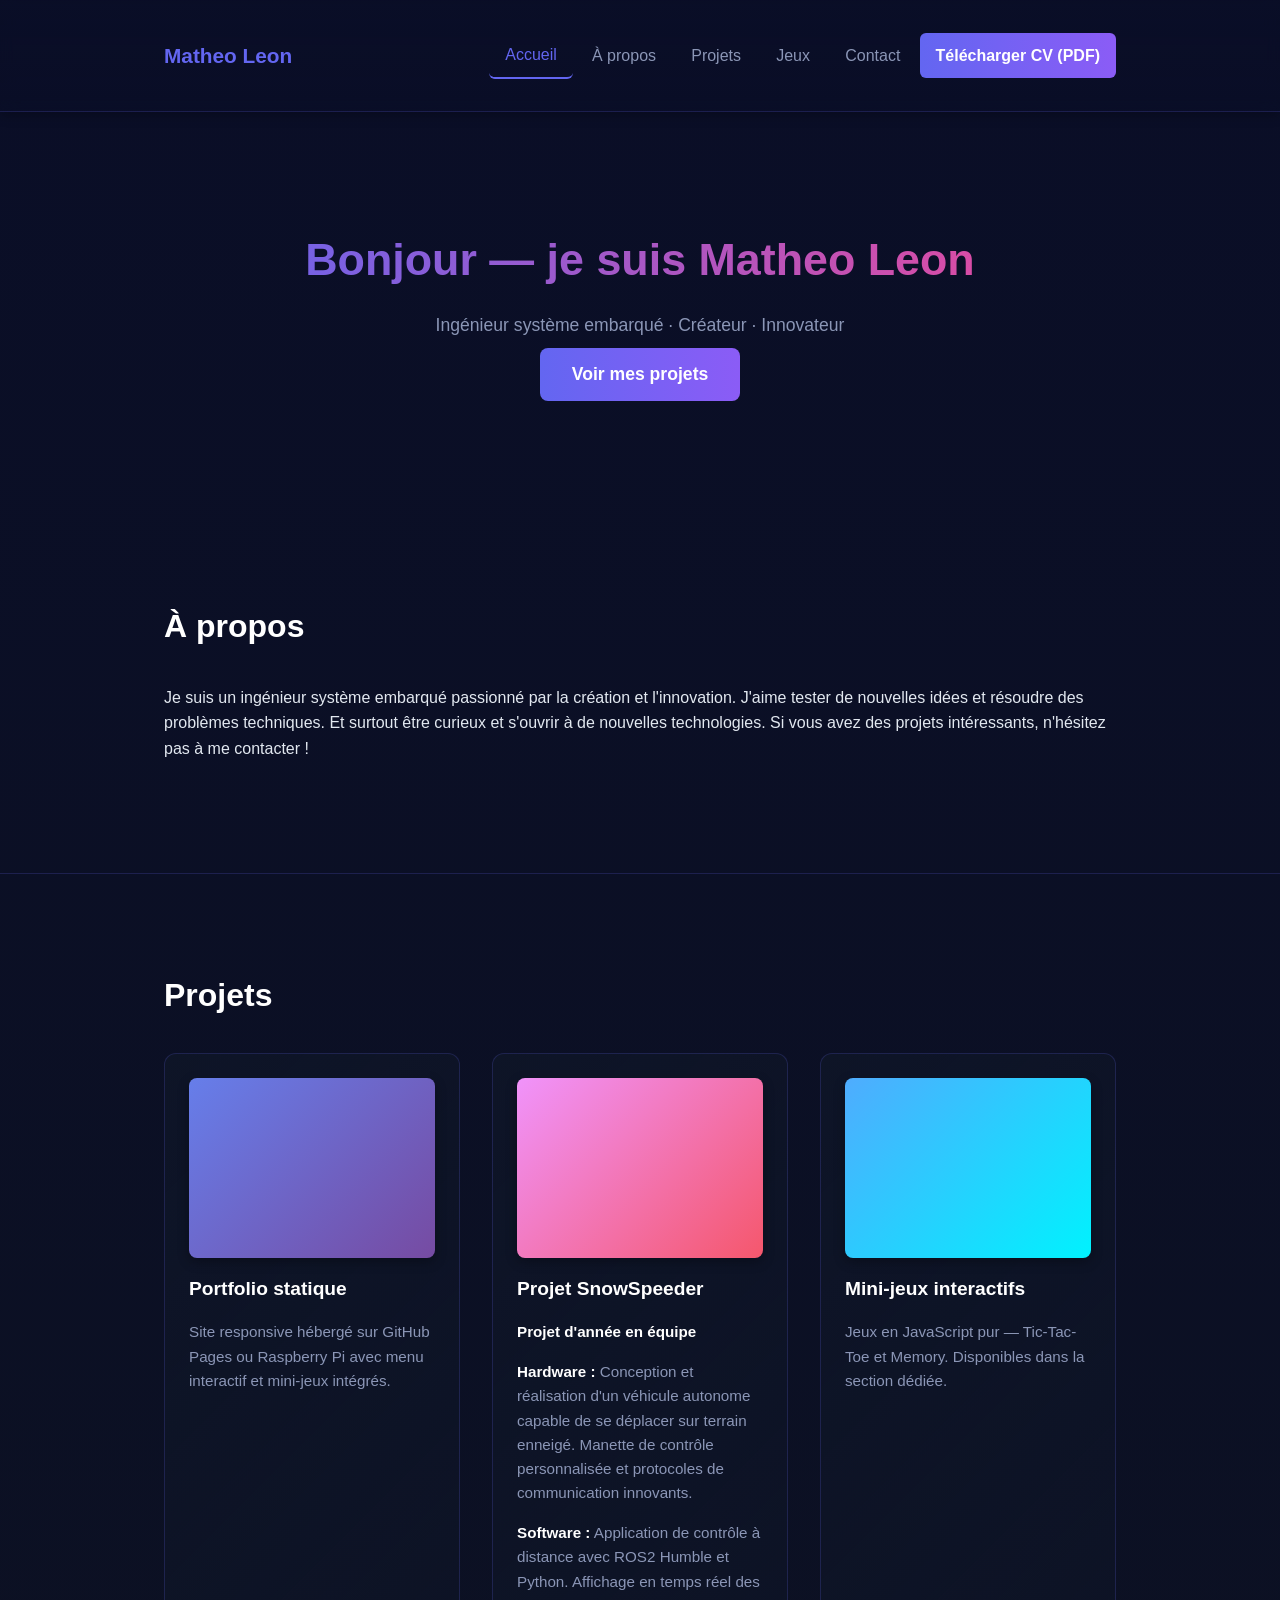
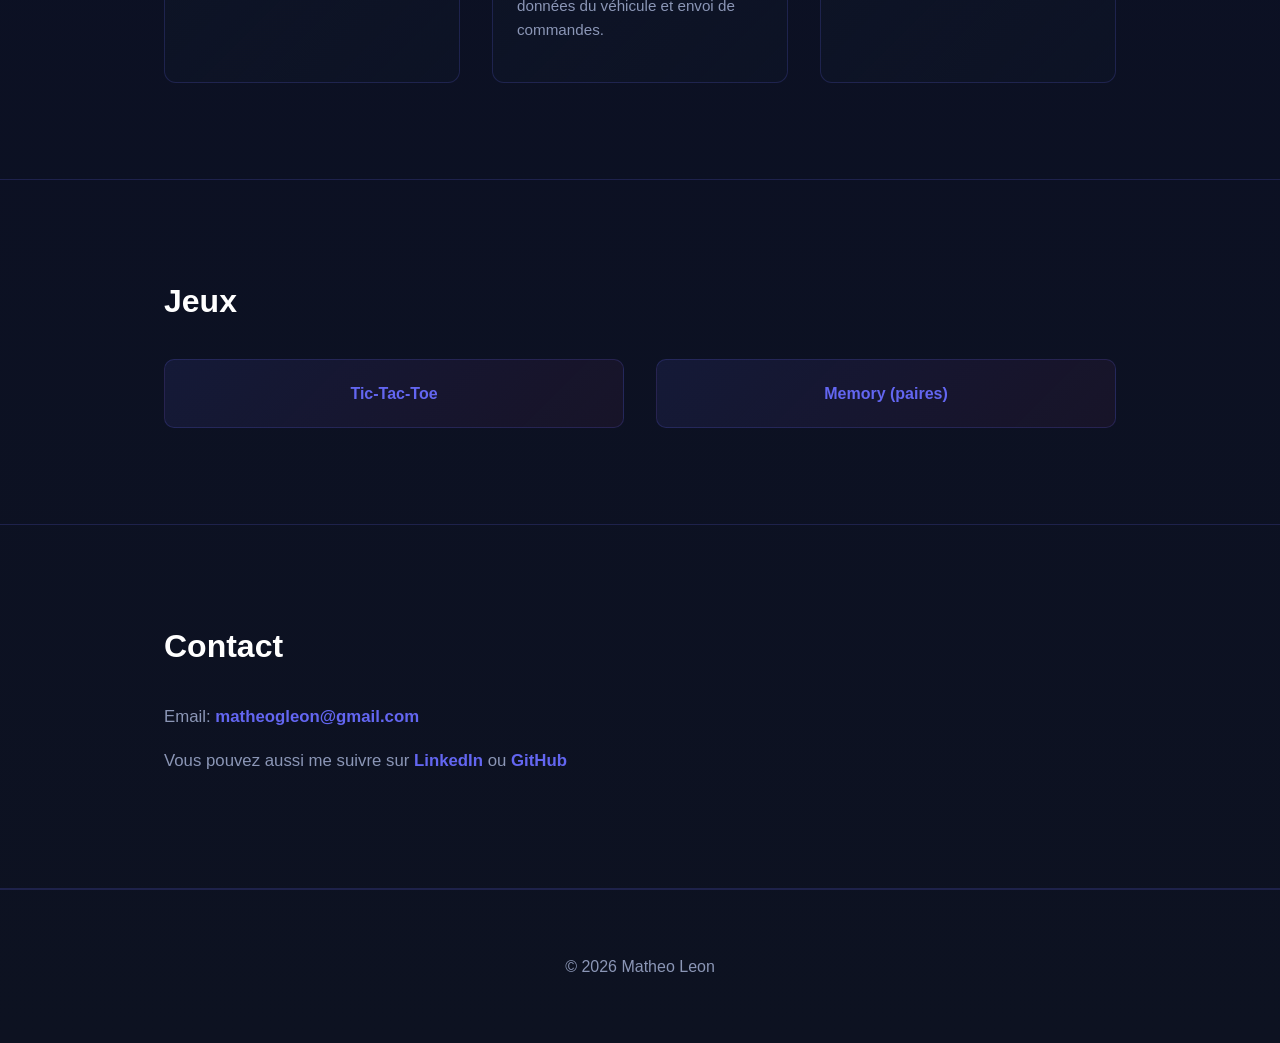
==== index.html @ e9d88cd3 "update v1" ====
<!doctype html>
<html lang="fr">
<head>
  <meta charset="utf-8" />
  <meta name="viewport" content="width=device-width,initial-scale=1" />
  <title>Portfolio — Matheo Leon</title>
  <link rel="stylesheet" href="styles.css">
</head>
<body>
  <header class="site-header">
    <div class="container">
      <a class="logo" href="#home">Matheo Leon</a>
      <button id="nav-toggle" aria-label="Toggle navigation">☰</button>
      <nav id="site-nav" class="nav">
        <a href="#home" class="nav-link">Accueil</a>
        <a href="#about" class="nav-link">À propos</a>
        <a href="#projects" class="nav-link">Projets</a>
        <a href="#games" class="nav-link">Jeux</a>
        <a href="#contact" class="nav-link">Contact</a>
        <a class="cv-btn" href="assets/cv.pdf" download target="_blank">Télécharger CV (PDF)</a>
      </nav>
    </div>
  </header>

  <main>
    <section id="home" class="hero">
      <div class="container hero-inner">
        <h1>Bonjour — je suis Matheo Leon</h1>
        <p>Ingénieur système embarqué · Créateur · Innovateur</p>
        <p><a class="primary" href="#projects">Voir mes projets</a></p>
      </div>
    </section>

    <section id="about" class="section">
      <div class="container">
        <h2>À propos</h2>
        <p>Je suis un ingénieur système embarqué passionné par la création et l'innovation. J'aime tester de nouvelles idées et résoudre des problèmes techniques. Et surtout être curieux et s'ouvrir à de nouvelles technologies. Si vous avez des projets intéressants, n'hésitez pas à me contacter !</p>
      </div>
    </section>

    <section id="projects" class="section">
      <div class="container">
        <h2>Projets</h2>
        <div class="grid">
          <article class="card">
            <div class="card-image" style="background: linear-gradient(135deg, #667eea 0%, #764ba2 100%);"></div>
            <h3>Portfolio statique</h3>
            <p>Site responsive hébergé sur GitHub Pages ou Raspberry Pi avec menu interactif et mini-jeux intégrés.</p>
          </article>
          <article class="card">
            <div class="card-image" style="background: linear-gradient(135deg, #f093fb 0%, #f5576c 100%);"></div>
            <h3>Projet SnowSpeeder</h3>
            <p><strong>Projet d'année en équipe</strong></p>
            <p><strong>Hardware :</strong> Conception et réalisation d'un véhicule autonome capable de se déplacer sur terrain enneigé. Manette de contrôle personnalisée et protocoles de communication innovants.</p>
            <p><strong>Software :</strong> Application de contrôle à distance avec ROS2 Humble et Python. Affichage en temps réel des données du véhicule et envoi de commandes.</p>
          </article>
          <article class="card">
            <div class="card-image" style="background: linear-gradient(135deg, #4facfe 0%, #00f2fe 100%);"></div>
            <h3>Mini-jeux interactifs</h3>
            <p>Jeux en JavaScript pur — Tic-Tac-Toe et Memory. Disponibles dans la section dédiée.</p>
          </article>
        </div>
      </div>
    </section>

    <section id="games" class="section">
      <div class="container">
        <h2>Jeux</h2>
        <div class="grid">
          <a class="card-link" href="games/tictactoe.html">Tic‑Tac‑Toe</a>
          <a class="card-link" href="games/memory.html">Memory (paires)</a>
        </div>
      </div>
    </section>

    <section id="contact" class="section">
      <div class="container">
        <h2>Contact</h2>
        <p>Email: <a href="mailto:matheogleon@gmail.com" class="contact-link">matheogleon@gmail.com</a></p>
        <p>Vous pouvez aussi me suivre sur <a href="https://www.linkedin.com/in/math%C3%A9o-leon-8b488624a/" class="contact-link">LinkedIn</a> ou <a href="https://github.com/mathe2810" class="contact-link">GitHub</a></p>
      </div>
    </section>
  </main>

  <footer class="site-footer">
    <div class="container">© 2026 Matheo Leon</div>
  </footer>

  <script src="script.js"></script>
</body>
</html>
---- styles.css ----
:root{
  --bg:#0a0e27;
  --card:#0f1628;
  --muted:#8b96b6;
  --accent:#6366f1;
  --accent-alt:#ec4899;
  --glass: rgba(255,255,255,0.04);
  --divider: rgba(99,102,241,0.2);
}

*{box-sizing:border-box}

html{scroll-behavior:smooth}

body{
  margin:0;
  font-family:'Segoe UI', Tahoma, Geneva, Verdana, sans-serif;
  background:linear-gradient(180deg, var(--bg) 0%, #0d1221 100%);
  color:#e2e8f0;
  line-height:1.6;
  font-size:16px;
}

.container{max-width:1000px;margin:0 auto;padding:2rem 1.5rem}

/* ===== HEADER & NAV ===== */
.site-header{
  backdrop-filter:blur(8px);
  position:sticky;
  top:0;
  z-index:100;
  background:linear-gradient(180deg,rgba(10,14,39,0.85),rgba(10,14,39,0.7));
  border-bottom:1px solid var(--divider);
  box-shadow:0 2px 12px rgba(0,0,0,0.3);
}

.site-header .container{
  display:flex;
  align-items:center;
  gap:2rem;
  justify-content:space-between;
}

.logo{
  font-weight:800;
  font-size:1.3rem;
  color:var(--accent);
  text-decoration:none;
  transition:color 0.3s;
}

.logo:hover{color:var(--accent-alt)}

#nav-toggle{
  display:none;
  background:none;
  border:0;
  color:inherit;
  font-size:1.6rem;
  cursor:pointer;
  padding:0.5rem;
  transition:color 0.3s;
}

#nav-toggle:hover{color:var(--accent)}

.nav{
  margin-left:auto;
  display:flex;
  gap:0.2rem;
  align-items:center;
  flex-wrap:wrap;
}

.nav-link{
  color:var(--muted);
  text-decoration:none;
  padding:0.6rem 1rem;
  border-radius:6px;
  font-weight:500;
  transition:all 0.3s;
}

.nav-link:hover{
  color:#fff;
  background:var(--glass);
}

.nav-link.active{
  color:var(--accent);
  border-bottom:2px solid var(--accent);
}

.cv-btn{
  background:linear-gradient(90deg,var(--accent),#8b5cf6);
  color:#fff;
  padding:0.6rem 1rem;
  border-radius:6px;
  font-weight:600;
  text-decoration:none;
  transition:transform 0.3s, box-shadow 0.3s;
  border:none;
  cursor:pointer;
}

.cv-btn:hover{
  transform:translateY(-2px);
  box-shadow:0 4px 12px rgba(99,102,241,0.4);
}

/* ===== SECTIONS & LAYOUT ===== */
.hero{
  padding:5rem 0 4rem;
  text-align:center;
}

.hero-inner h1{
  font-size:2.8rem;
  margin:0 0 1rem;
  background:linear-gradient(90deg, var(--accent), var(--accent-alt));
  -webkit-background-clip:text;
  -webkit-text-fill-color:transparent;
  background-clip:text;
  font-weight:800;
}

.hero-inner p{
  font-size:1.1rem;
  color:var(--muted);
  margin:0.5rem 0;
}

.section{
  padding:4rem 0;
  border-bottom:1px solid var(--divider);
}

.section h2{
  font-size:2rem;
  margin:0 0 2rem;
  color:#fff;
  font-weight:700;
}

/* ===== CARDS & GRID ===== */
.grid{
  display:grid;
  grid-template-columns:repeat(auto-fit,minmax(280px,1fr));
  gap:2rem;
  margin-top:1.5rem;
}

.card{
  background:linear-gradient(135deg,rgba(15,22,40,0.8),rgba(15,22,40,0.5));
  border:1px solid var(--divider);
  padding:1.5rem;
  border-radius:12px;
  transition:all 0.3s;
  overflow:hidden;
}

.card:hover{
  border-color:var(--accent);
  transform:translateY(-4px);
  box-shadow:0 8px 24px rgba(99,102,241,0.2);
}

.card-image{
  width:100%;
  height:180px;
  border-radius:8px;
  margin-bottom:1rem;
  background-size:cover;
  background-position:center;
  box-shadow:0 4px 12px rgba(0,0,0,0.3);
}

.card h3{
  margin:1rem 0 0.5rem;
  color:#fff;
  font-size:1.2rem;
  font-weight:700;
}

.card p{
  color:var(--muted);
  font-size:0.95rem;
  line-height:1.6;
}

.card strong{color:#fff}

.card ul{
  margin:0.5rem 0;
  padding-left:1.5rem;
}

.card li{
  color:var(--muted);
  margin:0.3rem 0;
}

.card-link{
  display:block;
  background:linear-gradient(135deg,rgba(99,102,241,0.1),rgba(236,72,153,0.05));
  border:1px solid var(--divider);
  padding:1.3rem;
  border-radius:10px;
  color:var(--accent);
  text-decoration:none;
  font-weight:600;
  text-align:center;
  transition:all 0.3s;
}

.card-link:hover{
  background:linear-gradient(135deg,rgba(99,102,241,0.2),rgba(236,72,153,0.1));
  border-color:var(--accent);
  transform:translateY(-2px);
}

/* ===== BUTTONS & LINKS ===== */
.primary{
  display:inline-block;
  background:linear-gradient(90deg, var(--accent), #8b5cf6);
  color:#fff;
  padding:0.8rem 2rem;
  border-radius:8px;
  text-decoration:none;
  font-weight:600;
  transition:all 0.3s;
  border:none;
  cursor:pointer;
}

.primary:hover{
  transform:translateY(-2px);
  box-shadow:0 6px 16px rgba(99,102,241,0.4);
}

.contact-link{
  color:var(--accent);
  text-decoration:none;
  font-weight:600;
  transition:color 0.3s;
}

.contact-link:hover{
  color:var(--accent-alt);
  text-decoration:underline;
}

#contact p{
  font-size:1.05rem;
  color:var(--muted);
}

/* ===== FOOTER ===== */
.site-footer{
  padding:2rem 0;
  text-align:center;
  color:var(--muted);
  border-top:1px solid var(--divider);
}

/* ===== MOBILE MENU ===== */
@media(max-width:780px){
  .site-header .container{gap:1rem}
  
  #nav-toggle{display:inline-block}
  
  .nav{
    position:fixed;
    top:0;
    right:0;
    width:70%;
    max-width:300px;
    flex-direction:column;
    background:rgba(10,14,39,0.95);
    backdrop-filter:blur(12px);
    padding:5rem 1rem 1rem;
    margin:0;
    gap:0;
    z-index:1000;
    transform:translateX(100%);
    transition:transform 0.3s ease;
    border-left:1px solid var(--divider);
    box-shadow:-4px 0 20px rgba(0,0,0,0.5);
  }
  
  .nav.show{
    transform:translateX(0);
  }
  
  .nav-link{
    width:100%;
    padding:1rem;
    border-radius:0;
    border-bottom:1px solid var(--divider);
  }
  
  .cv-btn{
    width:100%;
    margin-top:0.5rem;
  }
  
  .hero-inner h1{font-size:2rem}
  .section h2{font-size:1.5rem}
  .grid{grid-template-columns:1fr;gap:1.5rem}
  .hero{padding:3rem 0 2rem}
}
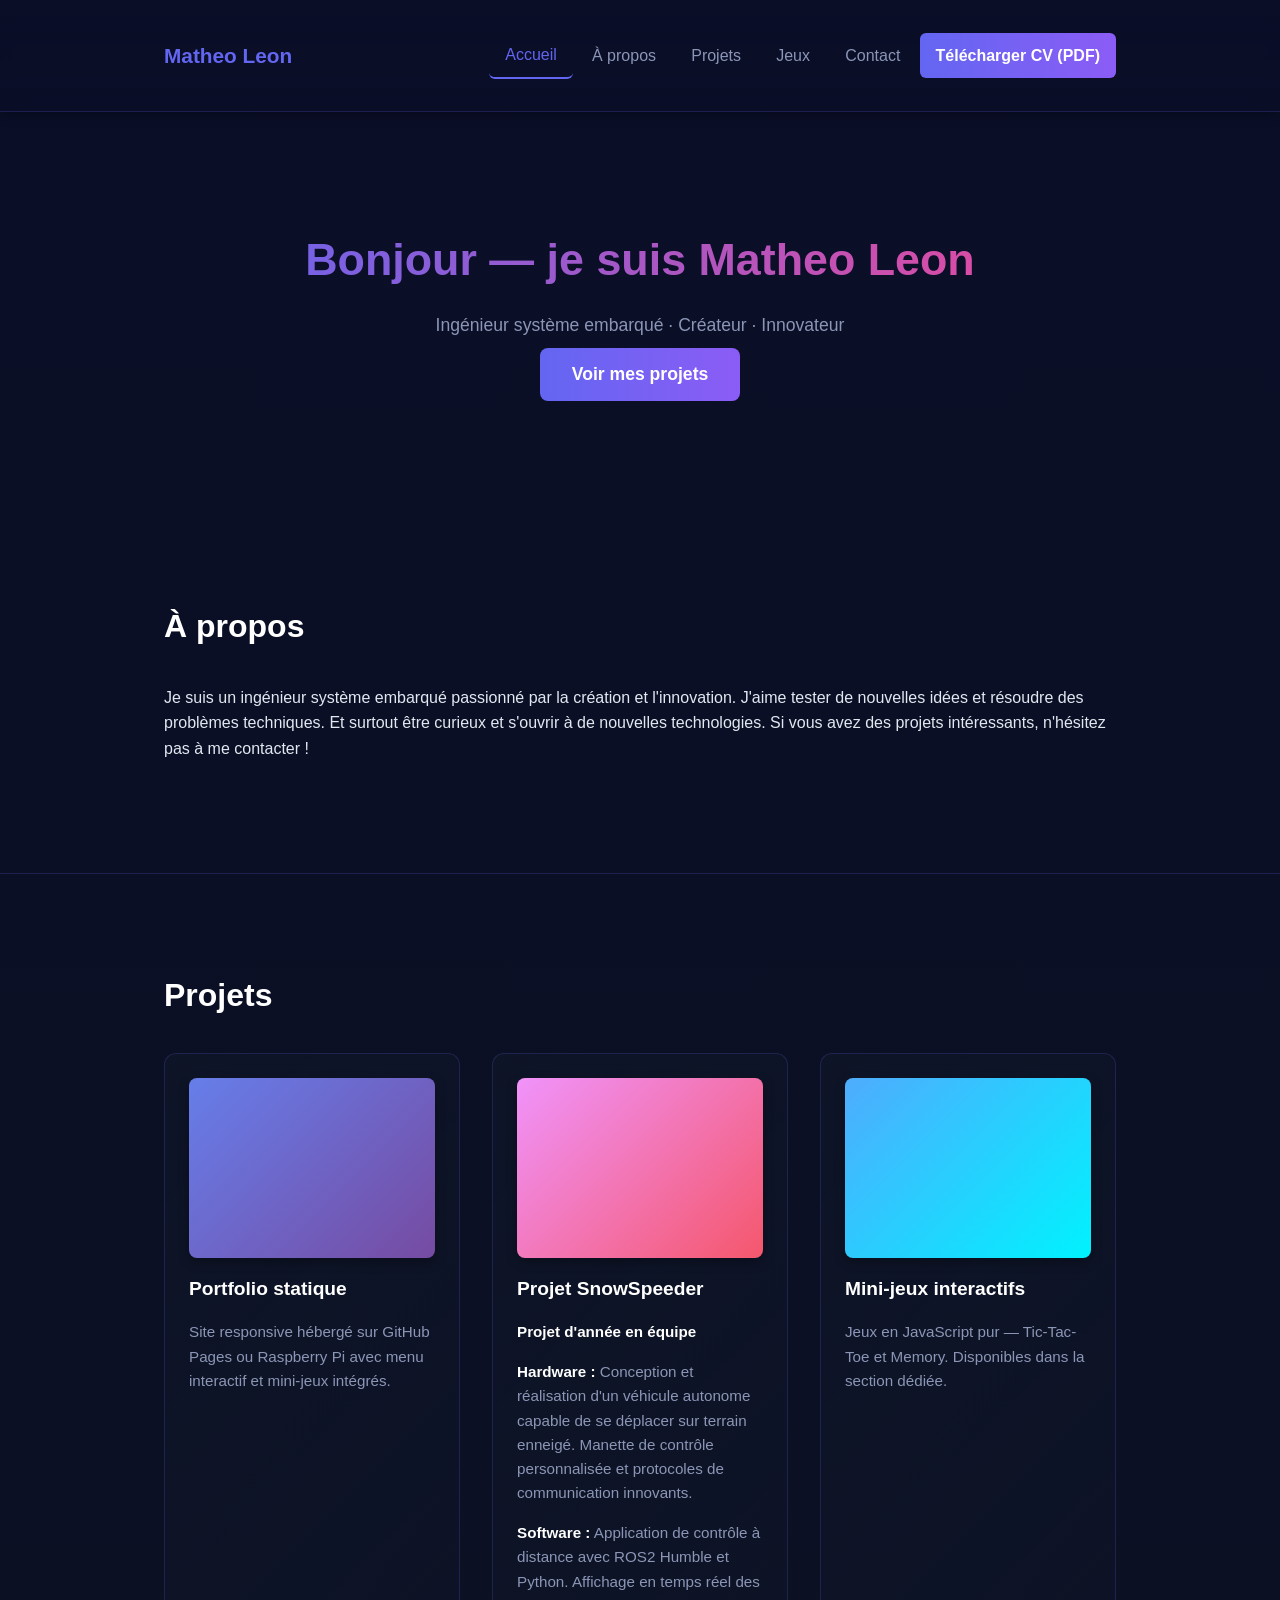
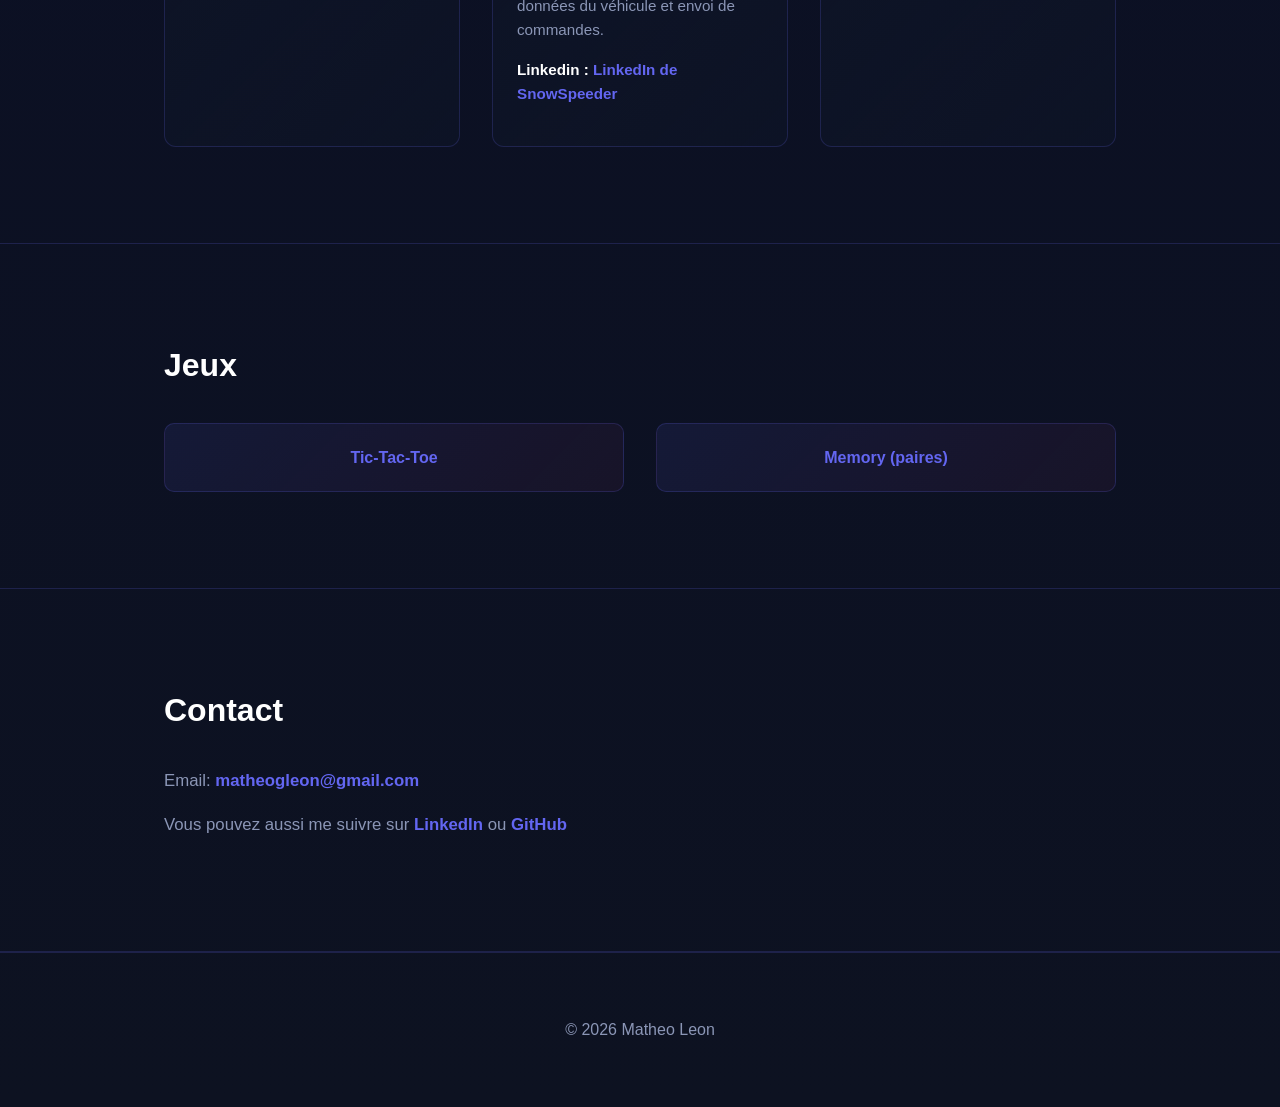
==== commit a59971f8: "update v1" ====
--- a/index.html
+++ b/index.html
@@ -53,6 +53,7 @@
             <p><strong>Projet d'année en équipe</strong></p>
             <p><strong>Hardware :</strong> Conception et réalisation d'un véhicule autonome capable de se déplacer sur terrain enneigé. Manette de contrôle personnalisée et protocoles de communication innovants.</p>
             <p><strong>Software :</strong> Application de contrôle à distance avec ROS2 Humble et Python. Affichage en temps réel des données du véhicule et envoi de commandes.</p>
+            <p><strong>Linkedin :</strong> <a href="https://www.linkedin.com/company/snowspeeder/?viewAsMember=true" class="contact-link" target="_blank">LinkedIn de SnowSpeeder</a></p>
           </article>
           <article class="card">
             <div class="card-image" style="background: linear-gradient(135deg, #4facfe 0%, #00f2fe 100%);"></div>
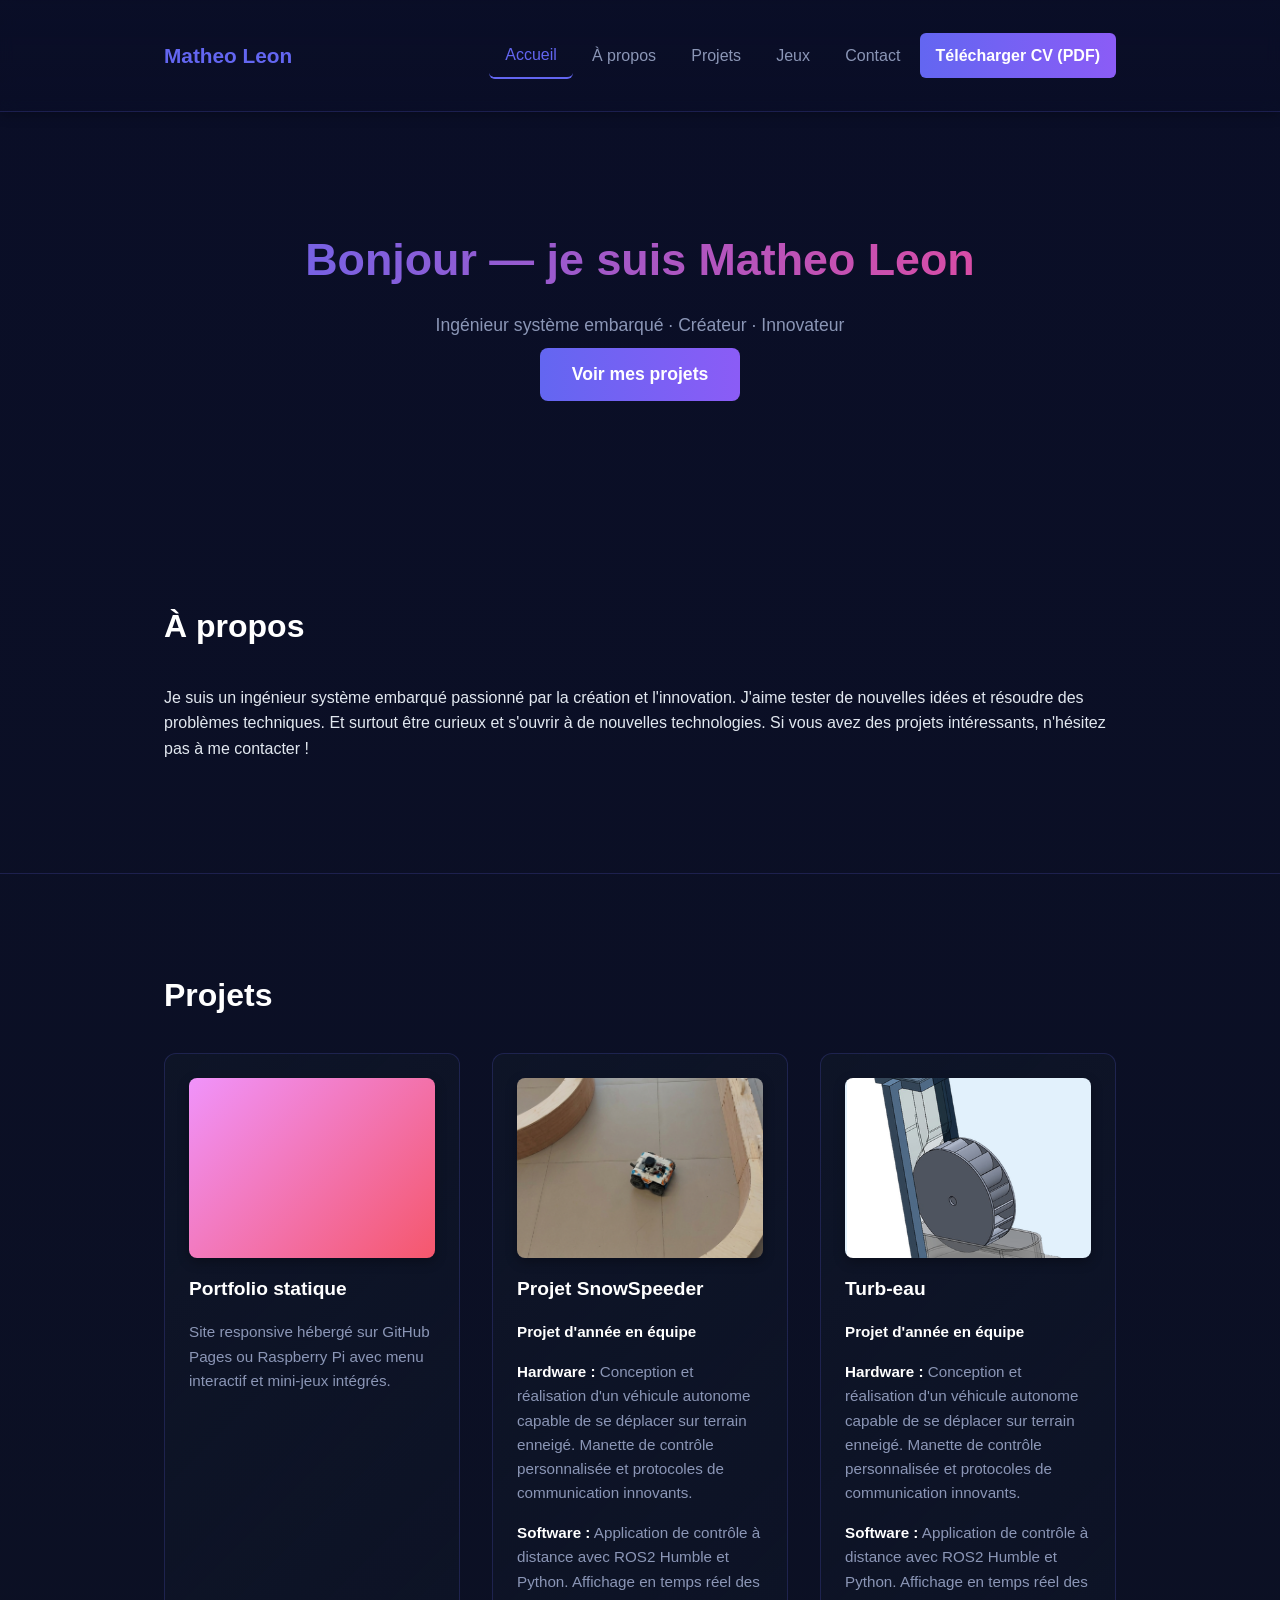
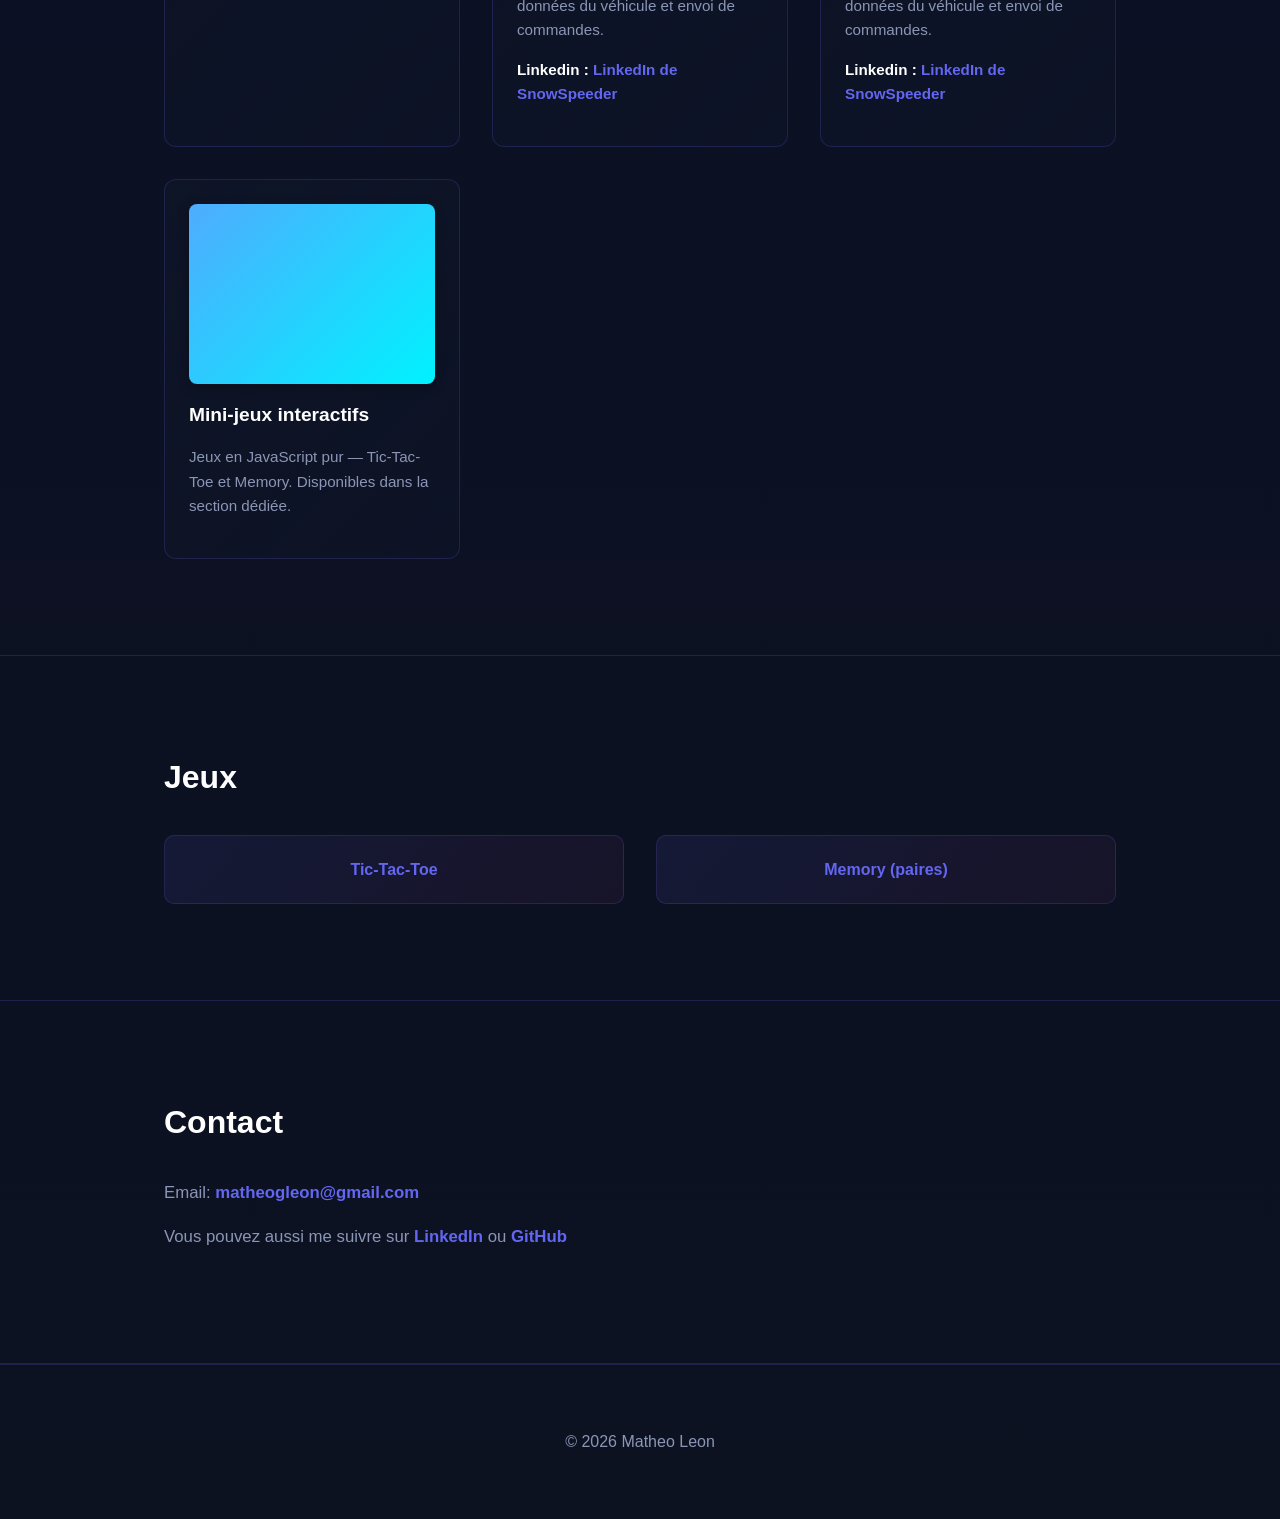
==== commit 2e4569ab: "update v1 add images and others" ====
--- a/index.html
+++ b/index.html
@@ -43,13 +43,21 @@
         <h2>Projets</h2>
         <div class="grid">
           <article class="card">
-            <div class="card-image" style="background: linear-gradient(135deg, #667eea 0%, #764ba2 100%);"></div>
+            <div class="card-image" style="background: linear-gradient(135deg, #f093fb 0%, #f5576c 100%);"></div>
             <h3>Portfolio statique</h3>
             <p>Site responsive hébergé sur GitHub Pages ou Raspberry Pi avec menu interactif et mini-jeux intégrés.</p>
           </article>
           <article class="card">
-            <div class="card-image" style="background: linear-gradient(135deg, #f093fb 0%, #f5576c 100%);"></div>
+            <div class="card-image" style="background-image: url('assets/snowspeeder.png');"></div>
             <h3>Projet SnowSpeeder</h3>
+            <p><strong>Projet d'année en équipe</strong></p>
+            <p><strong>Hardware :</strong> Conception et réalisation d'un véhicule autonome capable de se déplacer sur terrain enneigé. Manette de contrôle personnalisée et protocoles de communication innovants.</p>
+            <p><strong>Software :</strong> Application de contrôle à distance avec ROS2 Humble et Python. Affichage en temps réel des données du véhicule et envoi de commandes.</p>
+            <p><strong>Linkedin :</strong> <a href="https://www.linkedin.com/company/snowspeeder/?viewAsMember=true" class="contact-link" target="_blank">LinkedIn de SnowSpeeder</a></p>
+          </article>
+           <article class="card">
+            <div class="card-image" style="background-image: url('assets/turb-eau2.png');"></div>
+            <h3>Turb-eau</h3>
             <p><strong>Projet d'année en équipe</strong></p>
             <p><strong>Hardware :</strong> Conception et réalisation d'un véhicule autonome capable de se déplacer sur terrain enneigé. Manette de contrôle personnalisée et protocoles de communication innovants.</p>
             <p><strong>Software :</strong> Application de contrôle à distance avec ROS2 Humble et Python. Affichage en temps réel des données du véhicule et envoi de commandes.</p>
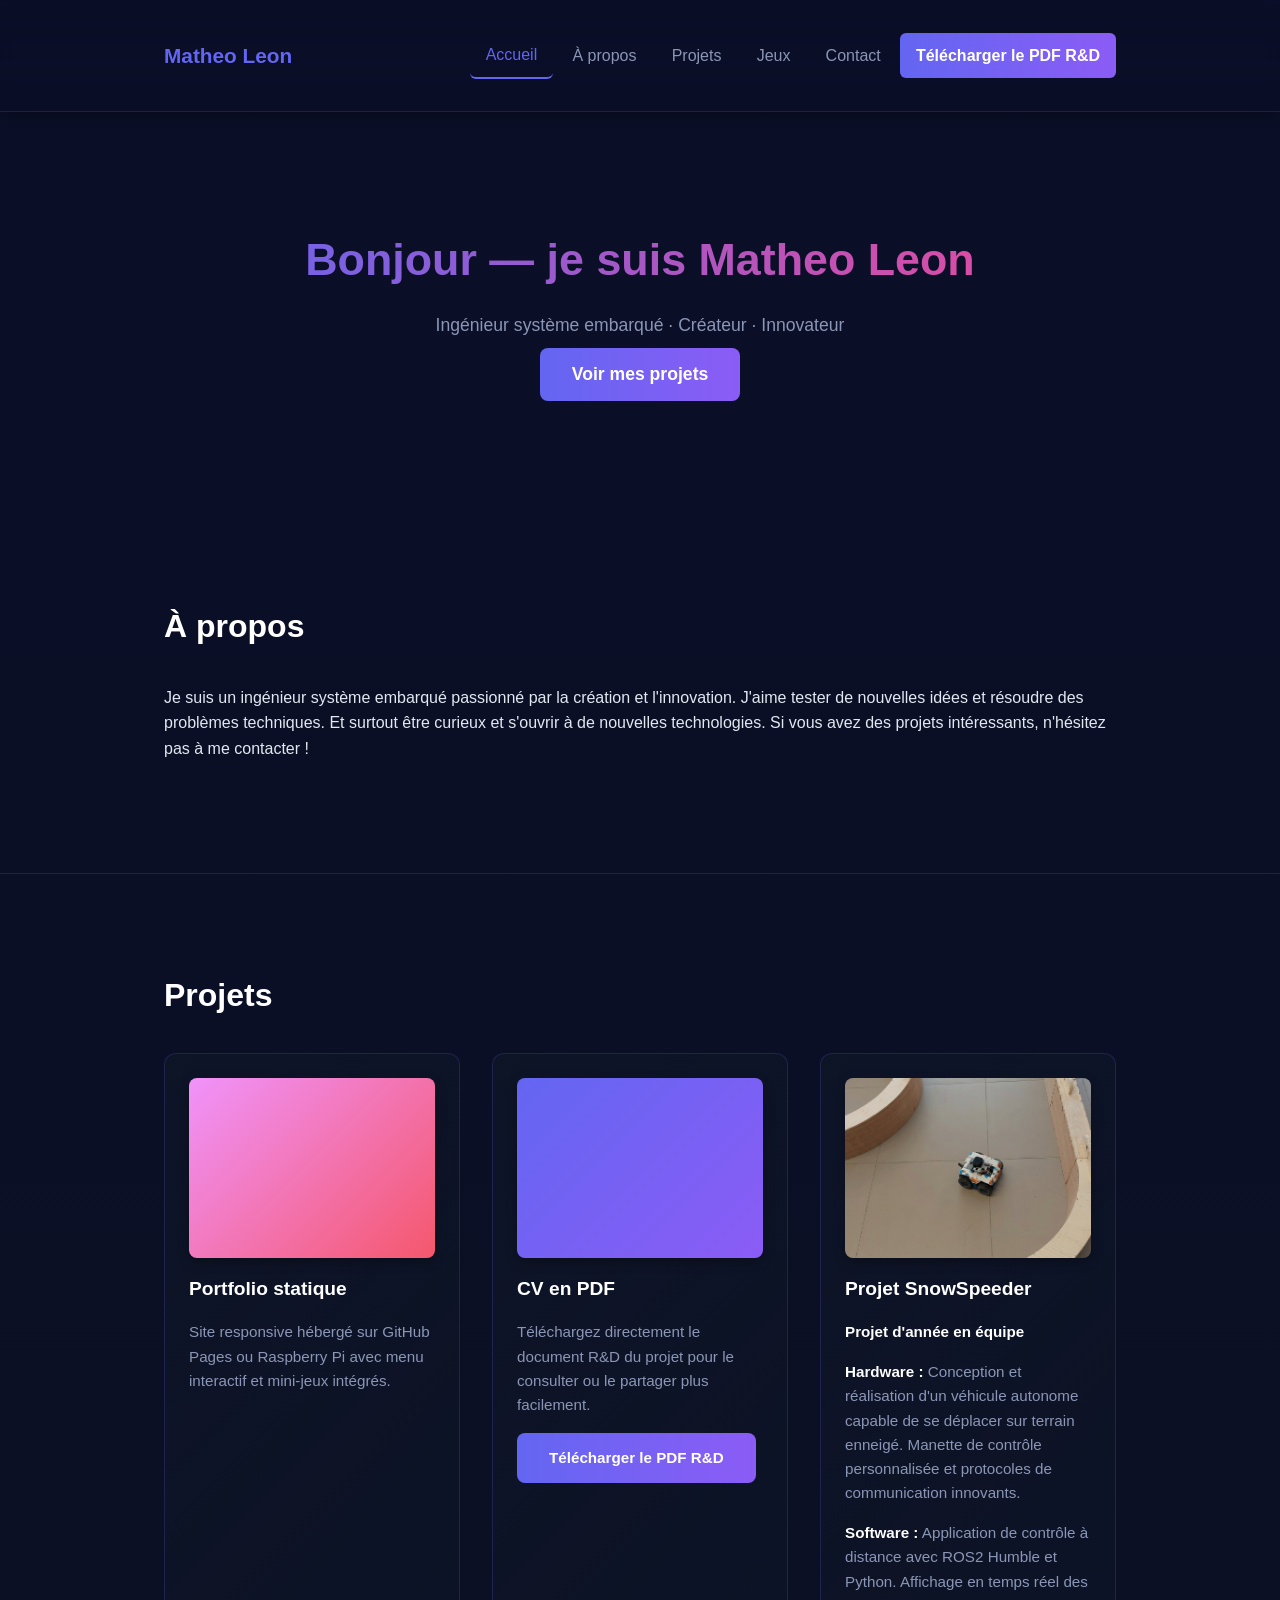
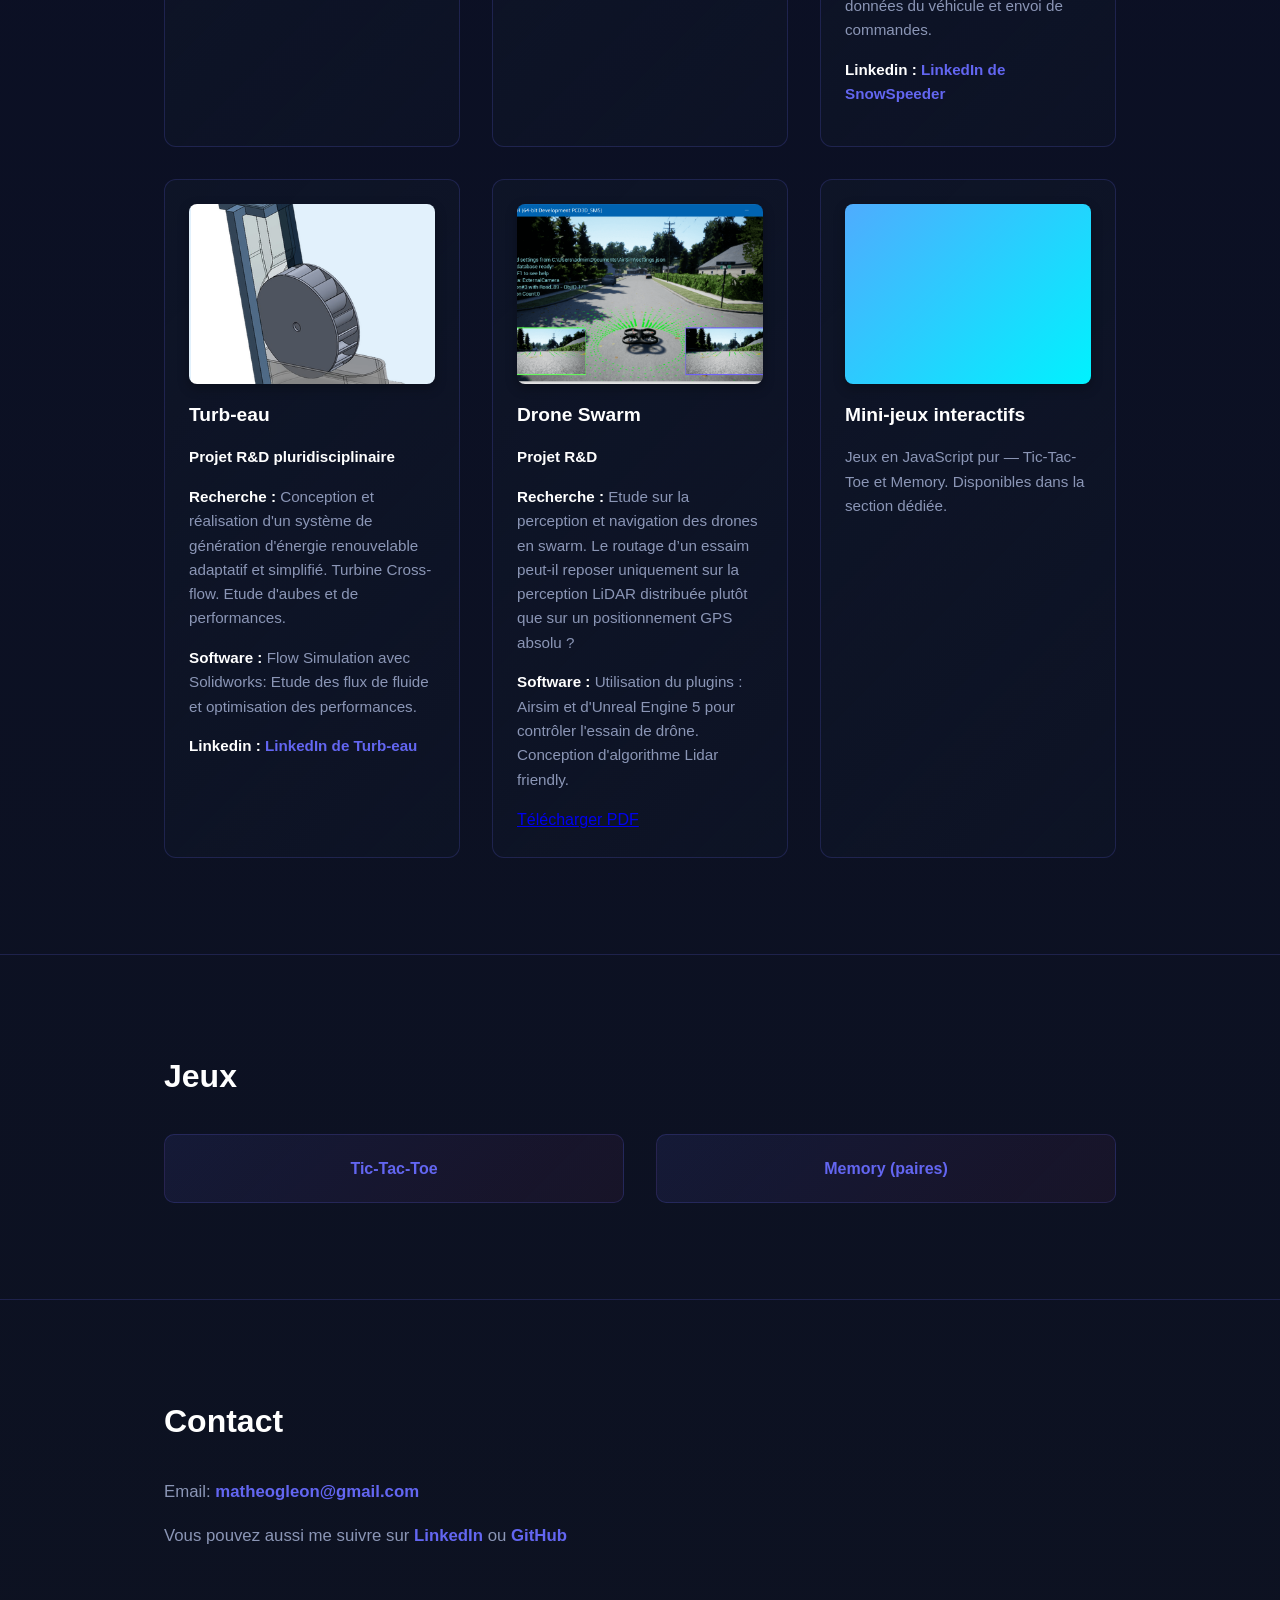
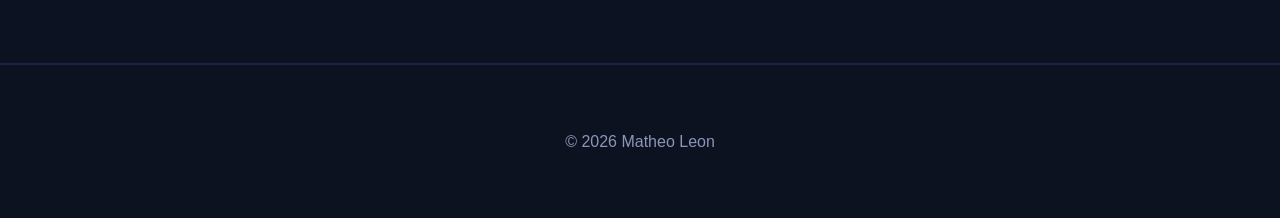
==== commit e0d9b135: "update v1 add images and others" ====
--- a/index.html
+++ b/index.html
@@ -17,7 +17,7 @@
         <a href="#projects" class="nav-link">Projets</a>
         <a href="#games" class="nav-link">Jeux</a>
         <a href="#contact" class="nav-link">Contact</a>
-        <a class="cv-btn" href="assets/cv.pdf" download target="_blank">Télécharger CV (PDF)</a>
+        <a class="cv-btn" href="assets/R_D.pdf" download target="_blank">Télécharger le PDF R&D</a>
       </nav>
     </div>
   </header>
@@ -48,6 +48,12 @@
             <p>Site responsive hébergé sur GitHub Pages ou Raspberry Pi avec menu interactif et mini-jeux intégrés.</p>
           </article>
           <article class="card">
+            <div class="card-image" style="background: linear-gradient(135deg, #6366f1 0%, #8b5cf6 100%);"></div>
+            <h3>CV en PDF</h3>
+            <p>Téléchargez directement le document R&D du projet pour le consulter ou le partager plus facilement.</p>
+            <p><a class="primary" href="assets/R_D.pdf" download target="_blank" rel="noopener">Télécharger le PDF R&D</a></p>
+          </article>
+          <article class="card">
             <div class="card-image" style="background-image: url('assets/snowspeeder.png');"></div>
             <h3>Projet SnowSpeeder</h3>
             <p><strong>Projet d'année en équipe</strong></p>
@@ -55,13 +61,21 @@
             <p><strong>Software :</strong> Application de contrôle à distance avec ROS2 Humble et Python. Affichage en temps réel des données du véhicule et envoi de commandes.</p>
             <p><strong>Linkedin :</strong> <a href="https://www.linkedin.com/company/snowspeeder/?viewAsMember=true" class="contact-link" target="_blank">LinkedIn de SnowSpeeder</a></p>
           </article>
-           <article class="card">
+          <article class="card">
             <div class="card-image" style="background-image: url('assets/turb-eau2.png');"></div>
             <h3>Turb-eau</h3>
-            <p><strong>Projet d'année en équipe</strong></p>
-            <p><strong>Hardware :</strong> Conception et réalisation d'un véhicule autonome capable de se déplacer sur terrain enneigé. Manette de contrôle personnalisée et protocoles de communication innovants.</p>
-            <p><strong>Software :</strong> Application de contrôle à distance avec ROS2 Humble et Python. Affichage en temps réel des données du véhicule et envoi de commandes.</p>
-            <p><strong>Linkedin :</strong> <a href="https://www.linkedin.com/company/snowspeeder/?viewAsMember=true" class="contact-link" target="_blank">LinkedIn de SnowSpeeder</a></p>
+            <p><strong>Projet R&D pluridisciplinaire</strong></p>
+            <p><strong>Recherche :</strong> Conception et réalisation d'un système de génération d'énergie renouvelable adaptatif et simplifié. Turbine Cross-flow. Etude d'aubes et de performances.</p>
+            <p><strong>Software :</strong> Flow Simulation avec Solidworks: Etude des flux de fluide et optimisation des performances. </p>
+            <p><strong>Linkedin :</strong> <a href="https://www.linkedin.com/company/turb-eau/?viewAsMember=true" class="contact-link" target="_blank">LinkedIn de Turb-eau</a></p>
+          </article>
+          <article class="card">
+            <div class="card-image" style="background-image: url('assets/Airsim.png');"></div>
+            <h3>Drone Swarm</h3>
+            <p><strong>Projet R&D</strong></p>
+            <p><strong>Recherche :</strong> Etude sur la perception et navigation des drones en swarm. Le routage d’un essaim peut-il reposer uniquement sur la perception LiDAR distribuée plutôt que sur un positionnement GPS absolu ? </p>
+            <p><strong>Software :</strong> Utilisation du plugins : Airsim et d'Unreal Engine 5 pour contrôler l'essain de drône. Conception d'algorithme Lidar friendly.</p>
+            <a href="assets/R_D.pdf" download target="_blank" rel="noopener">Télécharger PDF</a>
           </article>
           <article class="card">
             <div class="card-image" style="background: linear-gradient(135deg, #4facfe 0%, #00f2fe 100%);"></div>
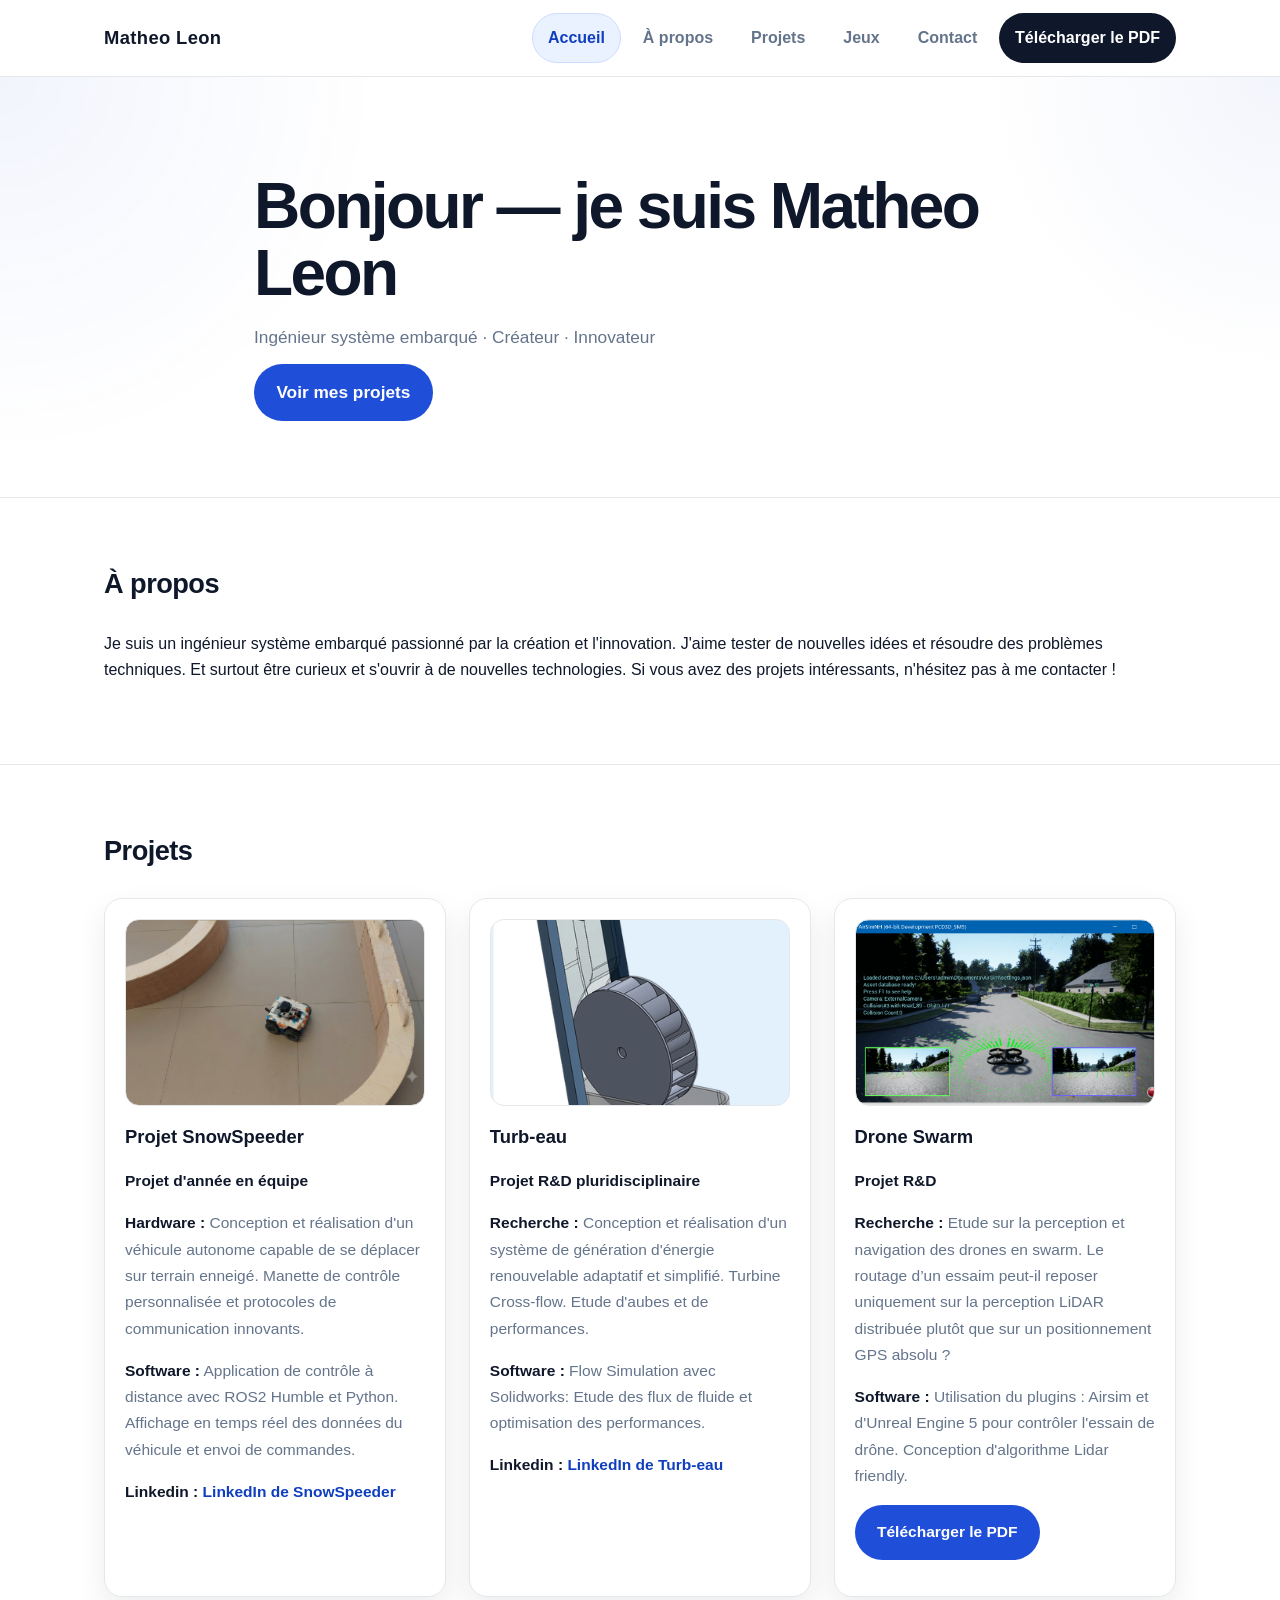
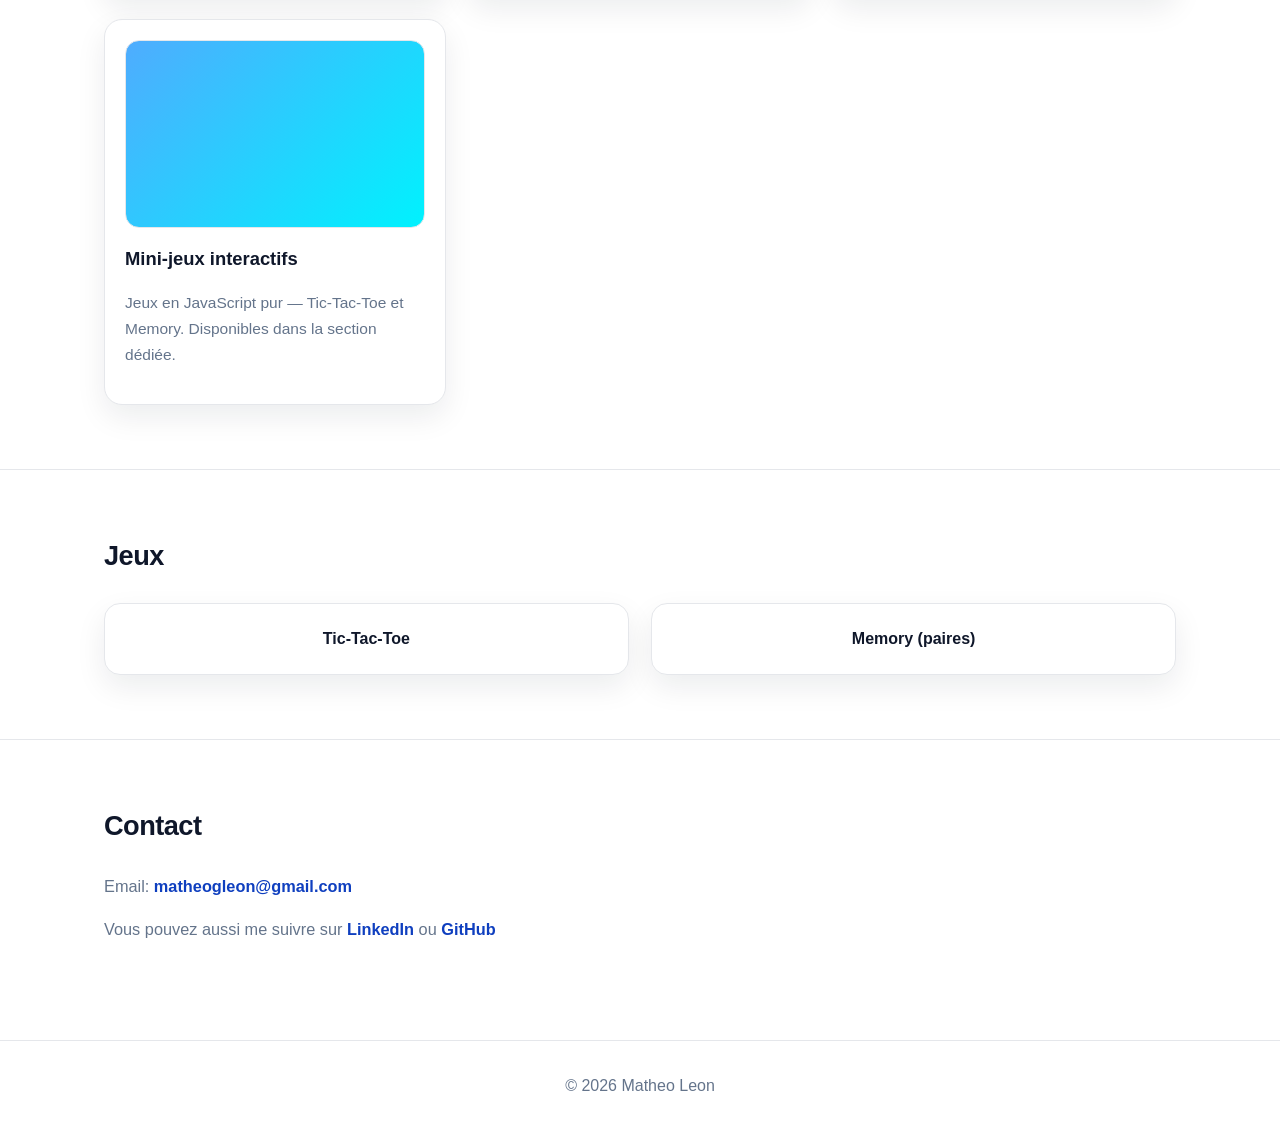
==== commit b2547dbb: "update v1 add images and others" ====
--- a/index.html
+++ b/index.html
@@ -17,7 +17,7 @@
         <a href="#projects" class="nav-link">Projets</a>
         <a href="#games" class="nav-link">Jeux</a>
         <a href="#contact" class="nav-link">Contact</a>
-        <a class="cv-btn" href="assets/R_D.pdf" download target="_blank">Télécharger le PDF R&D</a>
+        <a class="cv-btn" href="assets/cv.pdf" download target="_blank">Télécharger le PDF</a>
       </nav>
     </div>
   </header>
@@ -43,17 +43,6 @@
         <h2>Projets</h2>
         <div class="grid">
           <article class="card">
-            <div class="card-image" style="background: linear-gradient(135deg, #f093fb 0%, #f5576c 100%);"></div>
-            <h3>Portfolio statique</h3>
-            <p>Site responsive hébergé sur GitHub Pages ou Raspberry Pi avec menu interactif et mini-jeux intégrés.</p>
-          </article>
-          <article class="card">
-            <div class="card-image" style="background: linear-gradient(135deg, #6366f1 0%, #8b5cf6 100%);"></div>
-            <h3>CV en PDF</h3>
-            <p>Téléchargez directement le document R&D du projet pour le consulter ou le partager plus facilement.</p>
-            <p><a class="primary" href="assets/R_D.pdf" download target="_blank" rel="noopener">Télécharger le PDF R&D</a></p>
-          </article>
-          <article class="card">
             <div class="card-image" style="background-image: url('assets/snowspeeder.png');"></div>
             <h3>Projet SnowSpeeder</h3>
             <p><strong>Projet d'année en équipe</strong></p>
@@ -75,7 +64,7 @@
             <p><strong>Projet R&D</strong></p>
             <p><strong>Recherche :</strong> Etude sur la perception et navigation des drones en swarm. Le routage d’un essaim peut-il reposer uniquement sur la perception LiDAR distribuée plutôt que sur un positionnement GPS absolu ? </p>
             <p><strong>Software :</strong> Utilisation du plugins : Airsim et d'Unreal Engine 5 pour contrôler l'essain de drône. Conception d'algorithme Lidar friendly.</p>
-            <a href="assets/R_D.pdf" download target="_blank" rel="noopener">Télécharger PDF</a>
+            <p><a class="primary" href="assets/R_D.pdf" download target="_blank" rel="noopener">Télécharger le PDF</a></p>
           </article>
           <article class="card">
             <div class="card-image" style="background: linear-gradient(135deg, #4facfe 0%, #00f2fe 100%);"></div>
--- a/styles.css
+++ b/styles.css
@@ -1,11 +1,13 @@
 :root{
-  --bg:#0a0e27;
-  --card:#0f1628;
-  --muted:#8b96b6;
-  --accent:#6366f1;
-  --accent-alt:#ec4899;
-  --glass: rgba(255,255,255,0.04);
-  --divider: rgba(99,102,241,0.2);
+  --bg:#ffffff;
+  --surface:#f7f8fb;
+  --surface-2:#ffffff;
+  --text:#0f172a;
+  --muted:#64748b;
+  --line:#e5e7eb;
+  --accent:#1f4ed8;
+  --accent-strong:#0f3fbf;
+  --shadow:0 12px 30px rgba(15, 23, 42, 0.08);
 }
 
 *{box-sizing:border-box}
@@ -14,185 +16,198 @@
 
 body{
   margin:0;
-  font-family:'Segoe UI', Tahoma, Geneva, Verdana, sans-serif;
-  background:linear-gradient(180deg, var(--bg) 0%, #0d1221 100%);
-  color:#e2e8f0;
-  line-height:1.6;
+  font-family:Inter, "Segoe UI", Tahoma, Geneva, Verdana, sans-serif;
+  background:var(--bg);
+  color:var(--text);
+  line-height:1.65;
   font-size:16px;
 }
 
-.container{max-width:1000px;margin:0 auto;padding:2rem 1.5rem}
+.container{max-width:1120px;margin:0 auto;padding:0 1.5rem}
 
 /* ===== HEADER & NAV ===== */
 .site-header{
-  backdrop-filter:blur(8px);
   position:sticky;
   top:0;
   z-index:100;
-  background:linear-gradient(180deg,rgba(10,14,39,0.85),rgba(10,14,39,0.7));
-  border-bottom:1px solid var(--divider);
-  box-shadow:0 2px 12px rgba(0,0,0,0.3);
+  background:rgba(255,255,255,0.9);
+  backdrop-filter:blur(14px);
+  border-bottom:1px solid var(--line);
 }
 
 .site-header .container{
+  min-height:76px;
   display:flex;
   align-items:center;
-  gap:2rem;
   justify-content:space-between;
+  gap:1.5rem;
 }
 
 .logo{
   font-weight:800;
-  font-size:1.3rem;
-  color:var(--accent);
-  text-decoration:none;
-  transition:color 0.3s;
-}
-
-.logo:hover{color:var(--accent-alt)}
+  font-size:1.15rem;
+  letter-spacing:0.02em;
+  color:var(--text);
+  text-decoration:none;
+  white-space:nowrap;
+}
 
 #nav-toggle{
   display:none;
-  background:none;
-  border:0;
-  color:inherit;
-  font-size:1.6rem;
+  background:var(--surface);
+  border:1px solid var(--line);
+  color:var(--text);
+  border-radius:12px;
+  font-size:1.1rem;
   cursor:pointer;
-  padding:0.5rem;
-  transition:color 0.3s;
-}
-
-#nav-toggle:hover{color:var(--accent)}
+  width:44px;
+  height:44px;
+}
 
 .nav{
   margin-left:auto;
   display:flex;
-  gap:0.2rem;
-  align-items:center;
+  align-items:center;
+  gap:0.35rem;
   flex-wrap:wrap;
 }
 
 .nav-link{
   color:var(--muted);
   text-decoration:none;
-  padding:0.6rem 1rem;
-  border-radius:6px;
-  font-weight:500;
-  transition:all 0.3s;
+  padding:0.7rem 0.95rem;
+  border-radius:999px;
+  font-weight:600;
+  transition:background-color 0.2s ease, color 0.2s ease, border-color 0.2s ease;
+  border:1px solid transparent;
 }
 
 .nav-link:hover{
+  color:var(--text);
+  background:var(--surface);
+  border-color:var(--line);
+}
+
+.nav-link.active{
+  color:var(--accent-strong);
+  background:#eaf1ff;
+  border-color:#cddcff;
+}
+
+.cv-btn{
+  display:inline-flex;
+  align-items:center;
+  justify-content:center;
+  background:var(--text);
   color:#fff;
-  background:var(--glass);
-}
-
-.nav-link.active{
-  color:var(--accent);
-  border-bottom:2px solid var(--accent);
-}
-
-.cv-btn{
-  background:linear-gradient(90deg,var(--accent),#8b5cf6);
-  color:#fff;
-  padding:0.6rem 1rem;
-  border-radius:6px;
-  font-weight:600;
-  text-decoration:none;
-  transition:transform 0.3s, box-shadow 0.3s;
-  border:none;
-  cursor:pointer;
+  padding:0.72rem 1rem;
+  border-radius:999px;
+  font-weight:700;
+  text-decoration:none;
+  transition:transform 0.2s ease, box-shadow 0.2s ease, background-color 0.2s ease;
+  box-shadow:none;
 }
 
 .cv-btn:hover{
-  transform:translateY(-2px);
-  box-shadow:0 4px 12px rgba(99,102,241,0.4);
+  transform:translateY(-1px);
+  background:#111827;
+  box-shadow:0 10px 20px rgba(15, 23, 42, 0.12);
 }
 
 /* ===== SECTIONS & LAYOUT ===== */
 .hero{
-  padding:5rem 0 4rem;
-  text-align:center;
+  padding:6rem 0 4rem;
+  background:
+    radial-gradient(circle at top left, rgba(31, 78, 216, 0.06), transparent 28%),
+    radial-gradient(circle at top right, rgba(15, 63, 191, 0.05), transparent 22%);
+}
+
+.hero-inner{
+  max-width:820px;
 }
 
 .hero-inner h1{
-  font-size:2.8rem;
+  font-size:clamp(2.4rem, 5vw, 4.4rem);
+  line-height:1.05;
   margin:0 0 1rem;
-  background:linear-gradient(90deg, var(--accent), var(--accent-alt));
-  -webkit-background-clip:text;
-  -webkit-text-fill-color:transparent;
-  background-clip:text;
+  letter-spacing:-0.04em;
+  color:var(--text);
   font-weight:800;
 }
 
 .hero-inner p{
-  font-size:1.1rem;
-  color:var(--muted);
-  margin:0.5rem 0;
+  font-size:1.08rem;
+  color:var(--muted);
+  margin:0.75rem 0;
+  max-width:720px;
 }
 
 .section{
   padding:4rem 0;
-  border-bottom:1px solid var(--divider);
+  border-top:1px solid var(--line);
 }
 
 .section h2{
-  font-size:2rem;
-  margin:0 0 2rem;
-  color:#fff;
-  font-weight:700;
+  font-size:1.7rem;
+  margin:0 0 1.5rem;
+  color:var(--text);
+  font-weight:750;
+  letter-spacing:-0.02em;
 }
 
 /* ===== CARDS & GRID ===== */
 .grid{
   display:grid;
   grid-template-columns:repeat(auto-fit,minmax(280px,1fr));
-  gap:2rem;
-  margin-top:1.5rem;
+  gap:1.4rem;
+  margin-top:1rem;
 }
 
 .card{
-  background:linear-gradient(135deg,rgba(15,22,40,0.8),rgba(15,22,40,0.5));
-  border:1px solid var(--divider);
-  padding:1.5rem;
-  border-radius:12px;
-  transition:all 0.3s;
+  background:var(--surface-2);
+  border:1px solid var(--line);
+  border-radius:18px;
+  padding:1.25rem;
+  box-shadow:var(--shadow);
+  transition:transform 0.2s ease, box-shadow 0.2s ease, border-color 0.2s ease;
   overflow:hidden;
 }
 
 .card:hover{
-  border-color:var(--accent);
-  transform:translateY(-4px);
-  box-shadow:0 8px 24px rgba(99,102,241,0.2);
+  transform:translateY(-3px);
+  box-shadow:0 16px 34px rgba(15, 23, 42, 0.1);
+  border-color:#cfd8e3;
 }
 
 .card-image{
   width:100%;
-  height:180px;
-  border-radius:8px;
+  aspect-ratio:16/10;
+  border-radius:14px;
   margin-bottom:1rem;
   background-size:cover;
   background-position:center;
-  box-shadow:0 4px 12px rgba(0,0,0,0.3);
+  background-color:var(--surface);
+  border:1px solid var(--line);
 }
 
 .card h3{
-  margin:1rem 0 0.5rem;
-  color:#fff;
-  font-size:1.2rem;
-  font-weight:700;
+  margin:0.8rem 0 0.5rem;
+  color:var(--text);
+  font-size:1.15rem;
+  font-weight:750;
 }
 
 .card p{
   color:var(--muted);
-  font-size:0.95rem;
-  line-height:1.6;
-}
-
-.card strong{color:#fff}
+  font-size:0.97rem;
+  line-height:1.7;
+}
+
+.card strong{color:var(--text)}
 
 .card ul{
   margin:0.5rem 0;
-  padding-left:1.5rem;
+  padding-left:1.2rem;
 }
 
 .card li{
@@ -201,111 +216,111 @@
 }
 
 .card-link{
-  display:block;
-  background:linear-gradient(135deg,rgba(99,102,241,0.1),rgba(236,72,153,0.05));
-  border:1px solid var(--divider);
-  padding:1.3rem;
-  border-radius:10px;
-  color:var(--accent);
-  text-decoration:none;
-  font-weight:600;
-  text-align:center;
-  transition:all 0.3s;
+  display:flex;
+  align-items:center;
+  justify-content:center;
+  min-height:72px;
+  background:var(--surface-2);
+  border:1px solid var(--line);
+  padding:1rem 1.2rem;
+  border-radius:16px;
+  color:var(--text);
+  text-decoration:none;
+  font-weight:700;
+  box-shadow:var(--shadow);
+  transition:transform 0.2s ease, box-shadow 0.2s ease, border-color 0.2s ease;
 }
 
 .card-link:hover{
-  background:linear-gradient(135deg,rgba(99,102,241,0.2),rgba(236,72,153,0.1));
-  border-color:var(--accent);
+  border-color:#cfd8e3;
   transform:translateY(-2px);
+  box-shadow:0 16px 34px rgba(15, 23, 42, 0.1);
 }
 
 /* ===== BUTTONS & LINKS ===== */
 .primary{
-  display:inline-block;
-  background:linear-gradient(90deg, var(--accent), #8b5cf6);
+  display:inline-flex;
+  align-items:center;
+  justify-content:center;
+  background:var(--accent);
   color:#fff;
-  padding:0.8rem 2rem;
-  border-radius:8px;
-  text-decoration:none;
-  font-weight:600;
-  transition:all 0.3s;
-  border:none;
-  cursor:pointer;
+  padding:0.9rem 1.4rem;
+  border-radius:999px;
+  text-decoration:none;
+  font-weight:700;
+  transition:transform 0.2s ease, box-shadow 0.2s ease, background-color 0.2s ease;
 }
 
 .primary:hover{
-  transform:translateY(-2px);
-  box-shadow:0 6px 16px rgba(99,102,241,0.4);
+  transform:translateY(-1px);
+  background:var(--accent-strong);
+  box-shadow:0 12px 20px rgba(31, 78, 216, 0.18);
 }
 
 .contact-link{
-  color:var(--accent);
-  text-decoration:none;
-  font-weight:600;
-  transition:color 0.3s;
+  color:var(--accent-strong);
+  text-decoration:none;
+  font-weight:650;
 }
 
 .contact-link:hover{
-  color:var(--accent-alt);
   text-decoration:underline;
 }
 
 #contact p{
-  font-size:1.05rem;
+  font-size:1.02rem;
   color:var(--muted);
 }
 
 /* ===== FOOTER ===== */
 .site-footer{
-  padding:2rem 0;
+  padding:2rem 0 3rem;
   text-align:center;
   color:var(--muted);
-  border-top:1px solid var(--divider);
+  border-top:1px solid var(--line);
+  margin-top:1rem;
 }
 
 /* ===== MOBILE MENU ===== */
 @media(max-width:780px){
-  .site-header .container{gap:1rem}
-  
-  #nav-toggle{display:inline-block}
-  
+  .site-header .container{gap:0.75rem}
+
+  #nav-toggle{display:inline-flex;align-items:center;justify-content:center}
+
   .nav{
     position:fixed;
     top:0;
     right:0;
-    width:70%;
-    max-width:300px;
+    width:min(82vw, 340px);
+    height:100vh;
     flex-direction:column;
-    background:rgba(10,14,39,0.95);
-    backdrop-filter:blur(12px);
-    padding:5rem 1rem 1rem;
+    align-items:stretch;
+    gap:0.45rem;
+    background:#fff;
+    padding:5.2rem 1rem 1rem;
     margin:0;
-    gap:0;
     z-index:1000;
     transform:translateX(100%);
-    transition:transform 0.3s ease;
-    border-left:1px solid var(--divider);
-    box-shadow:-4px 0 20px rgba(0,0,0,0.5);
+    transition:transform 0.25s ease;
+    border-left:1px solid var(--line);
+    box-shadow:-16px 0 30px rgba(15, 23, 42, 0.12);
   }
-  
-  .nav.show{
-    transform:translateX(0);
-  }
-  
-  .nav-link{
-    width:100%;
-    padding:1rem;
-    border-radius:0;
-    border-bottom:1px solid var(--divider);
-  }
-  
+
+  .nav.show{transform:translateX(0)}
+
+  .nav-link,
   .cv-btn{
     width:100%;
-    margin-top:0.5rem;
+    justify-content:center;
+    border-radius:14px;
+    padding:0.9rem 1rem;
   }
-  
-  .hero-inner h1{font-size:2rem}
-  .section h2{font-size:1.5rem}
-  .grid{grid-template-columns:1fr;gap:1.5rem}
-  .hero{padding:3rem 0 2rem}
-}
+
+  .nav-link{background:var(--surface);border-color:var(--line)}
+  .nav-link:hover{background:#eef2f7}
+
+  .hero{padding:4rem 0 3rem}
+  .section{padding:3rem 0}
+  .section h2{font-size:1.45rem}
+  .grid{grid-template-columns:1fr;gap:1rem}
+}
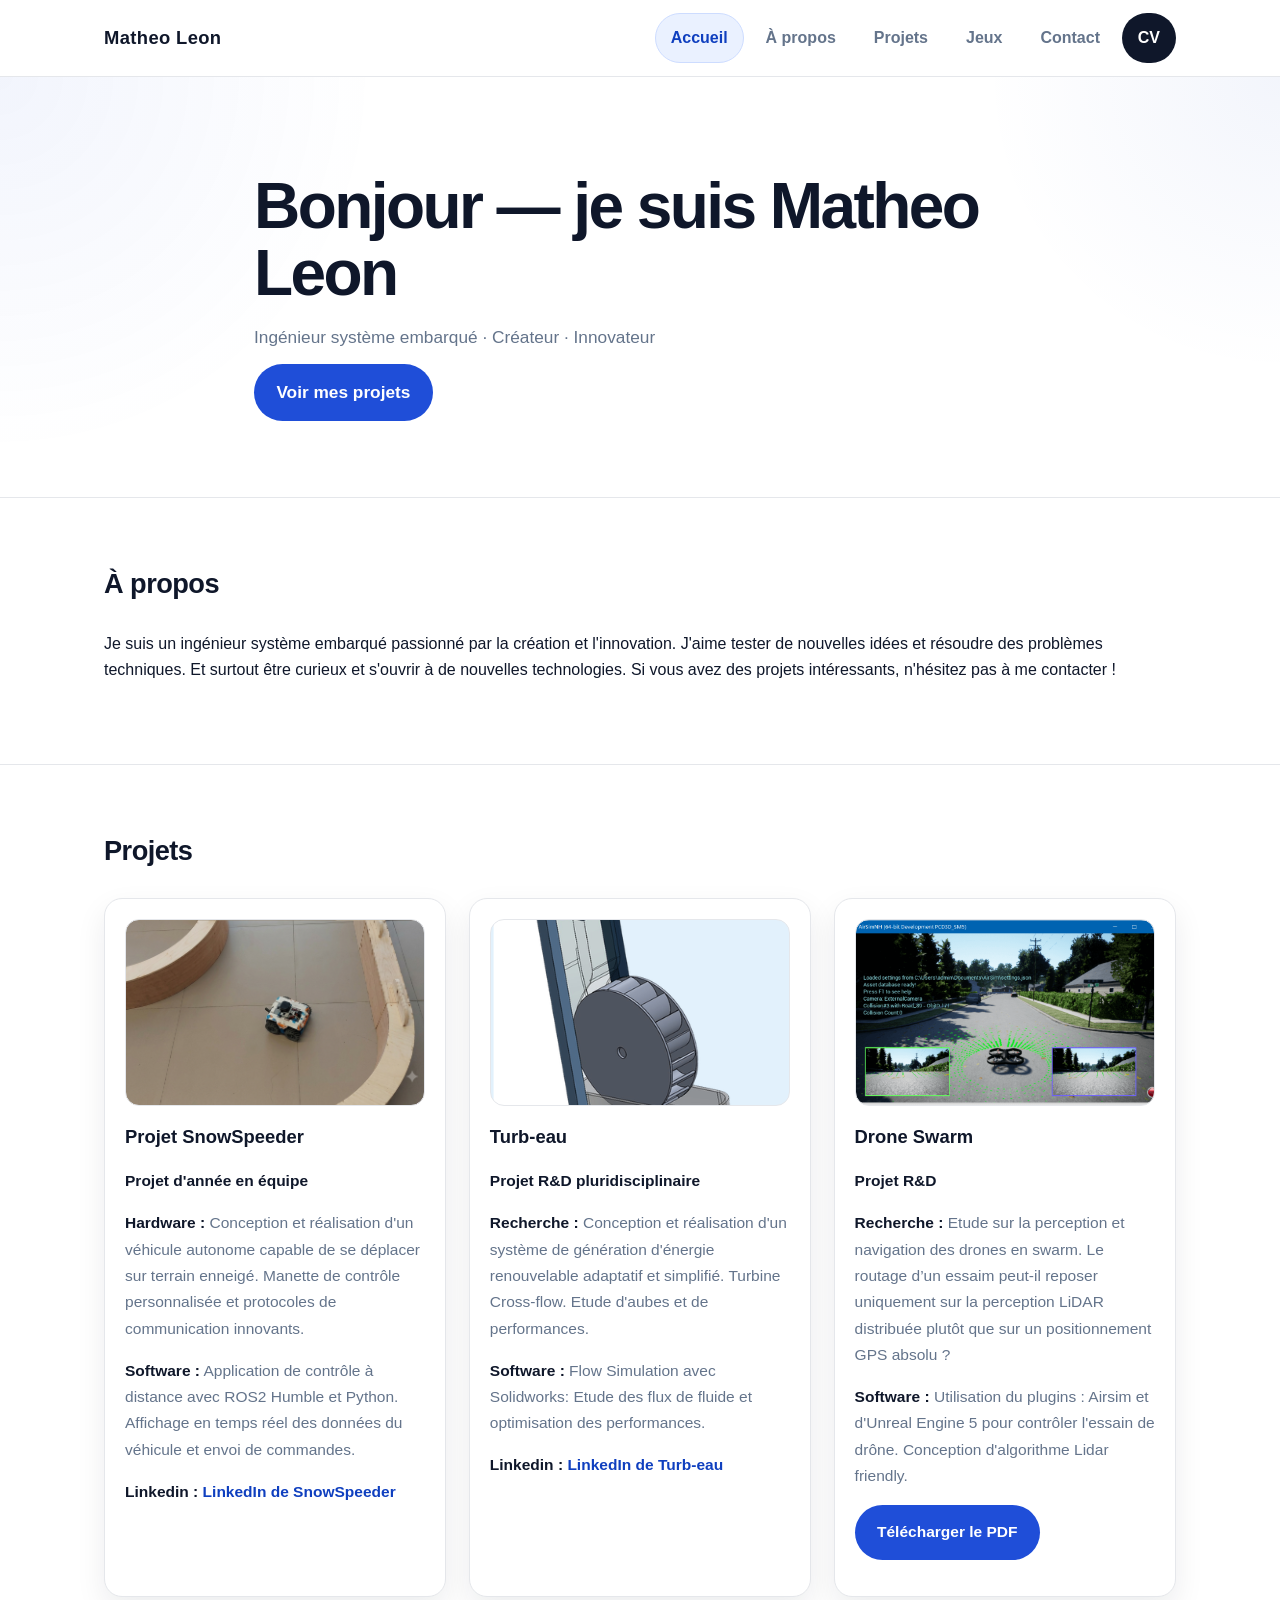
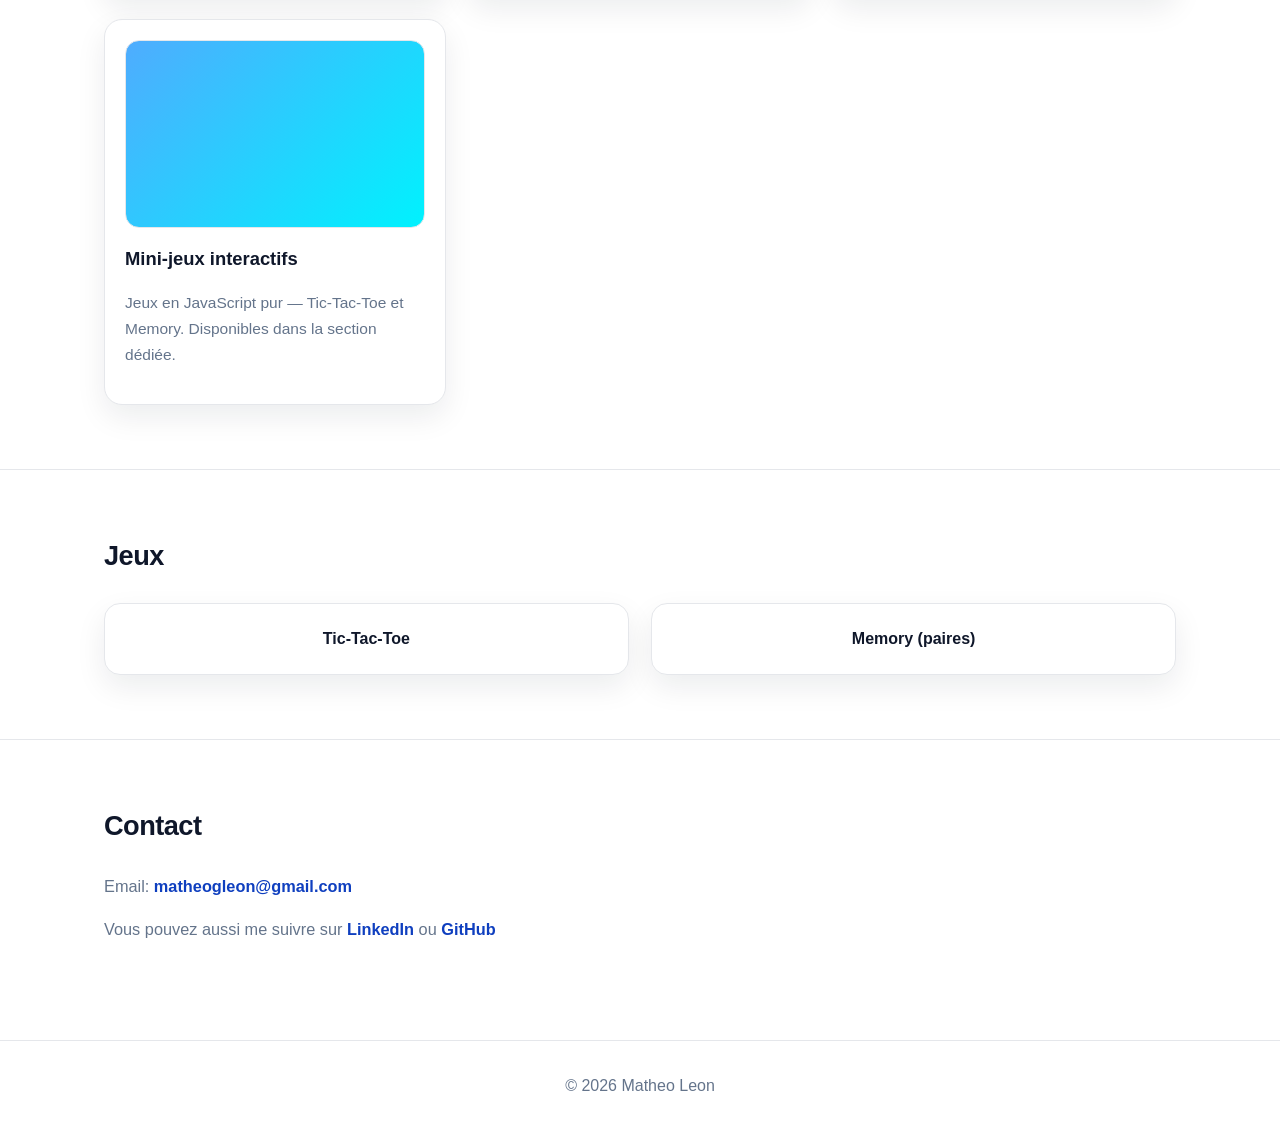
==== commit 35f32da8: "update v1 add images and others" ====
--- a/index.html
+++ b/index.html
@@ -17,7 +17,7 @@
         <a href="#projects" class="nav-link">Projets</a>
         <a href="#games" class="nav-link">Jeux</a>
         <a href="#contact" class="nav-link">Contact</a>
-        <a class="cv-btn" href="assets/cv.pdf" download target="_blank">Télécharger le PDF</a>
+        <a class="cv-btn" href="assets/cv.pdf" download target="_blank">CV</a>
       </nav>
     </div>
   </header>
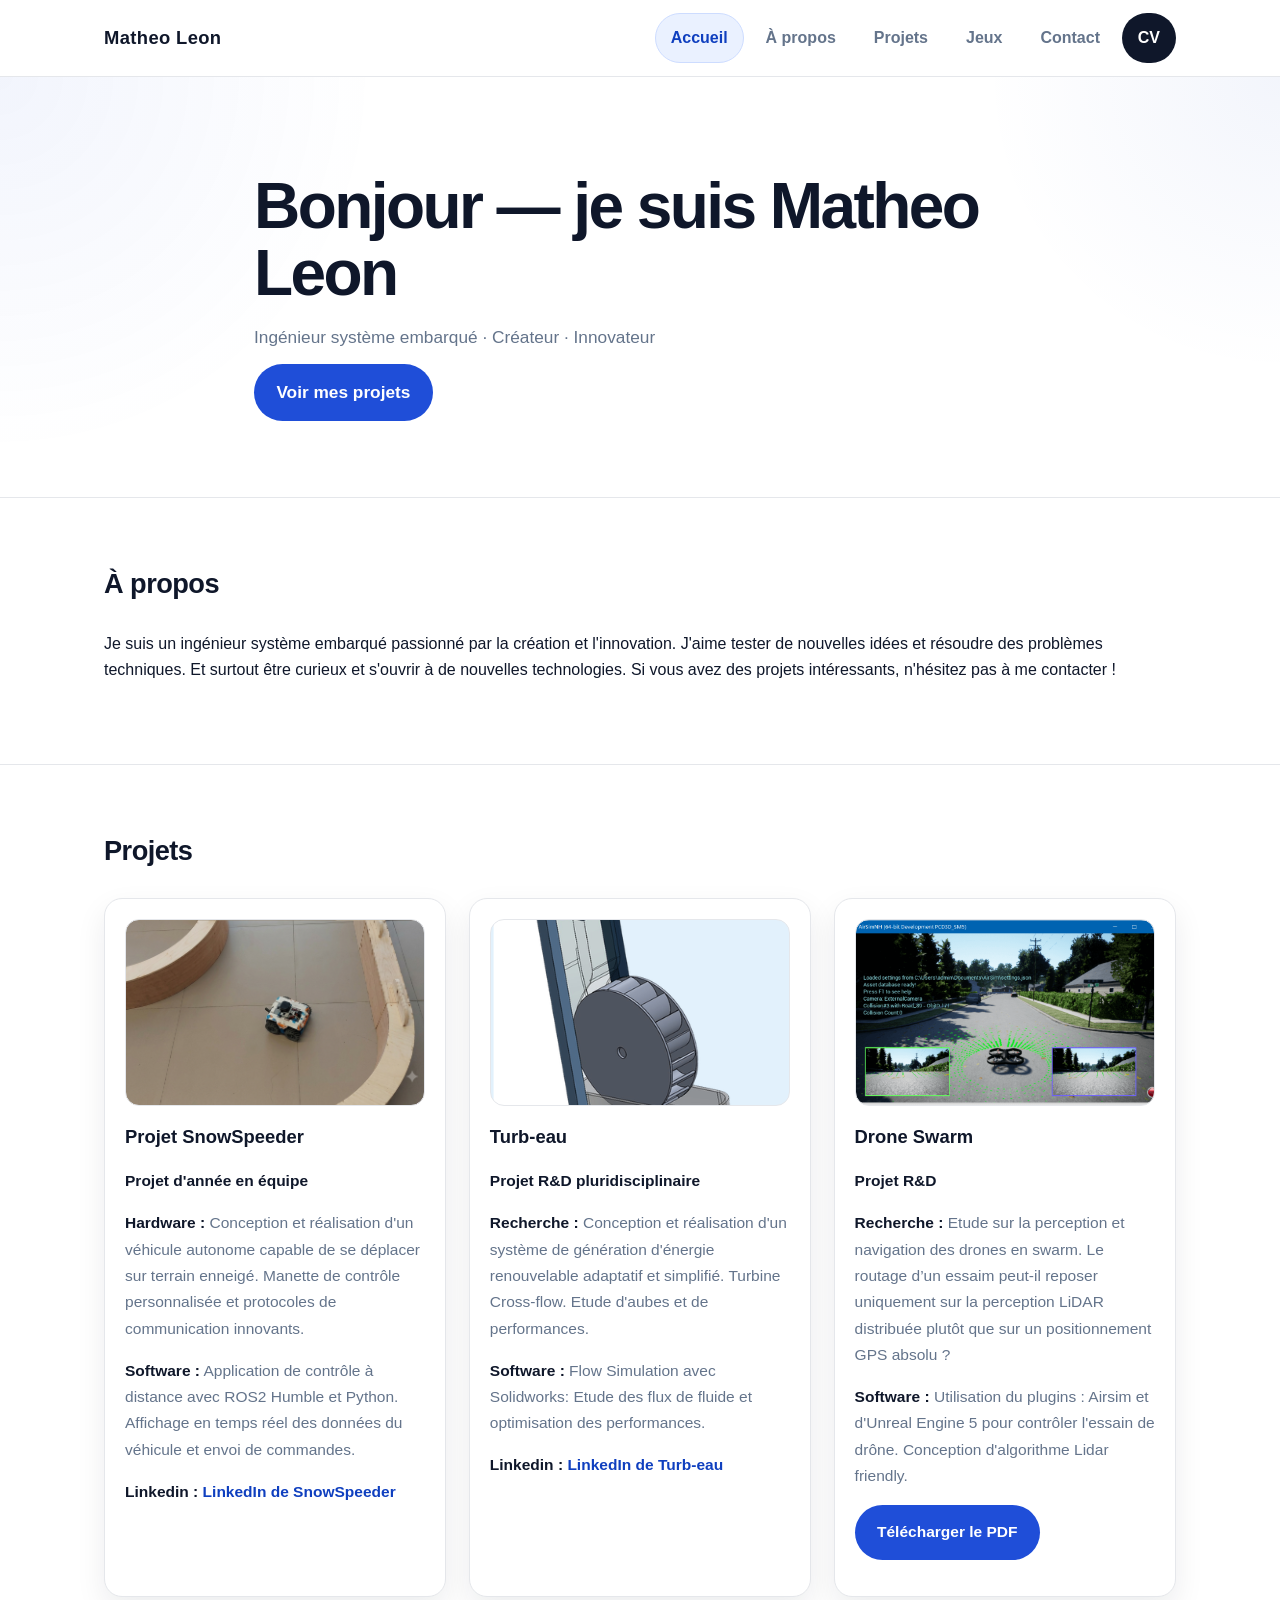
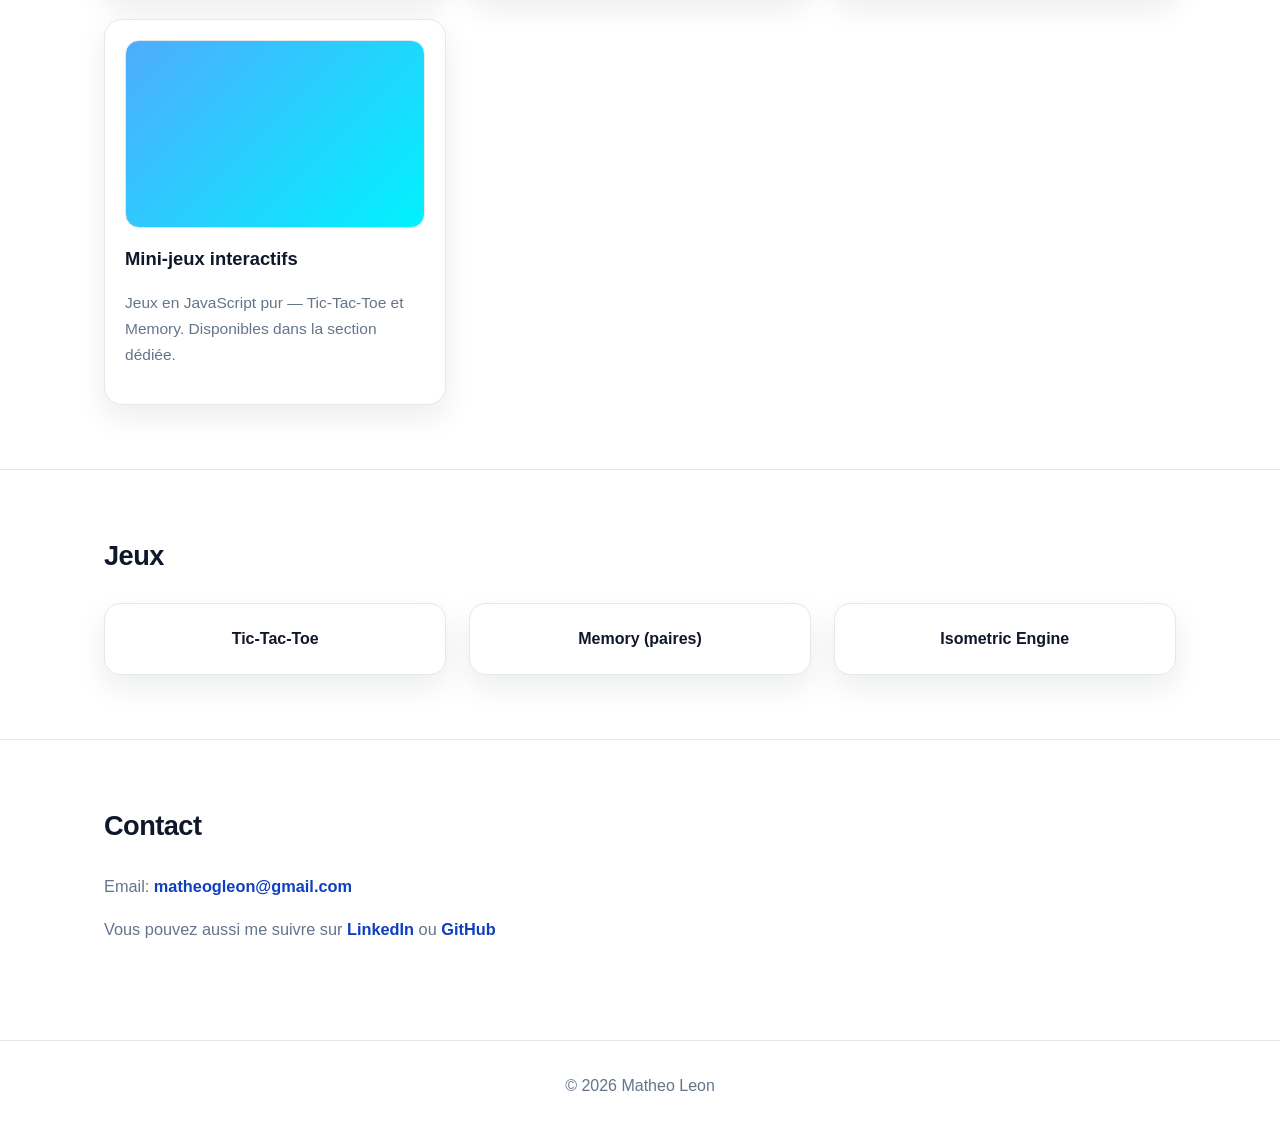
==== commit c5b1771c: "Update game" ====
--- a/index.html
+++ b/index.html
@@ -81,6 +81,7 @@
         <div class="grid">
           <a class="card-link" href="games/tictactoe.html">Tic‑Tac‑Toe</a>
           <a class="card-link" href="games/memory.html">Memory (paires)</a>
+          <a class="card-link" href="games/IsometricEngine/index.html">Isometric Engine</a>
         </div>
       </div>
     </section>
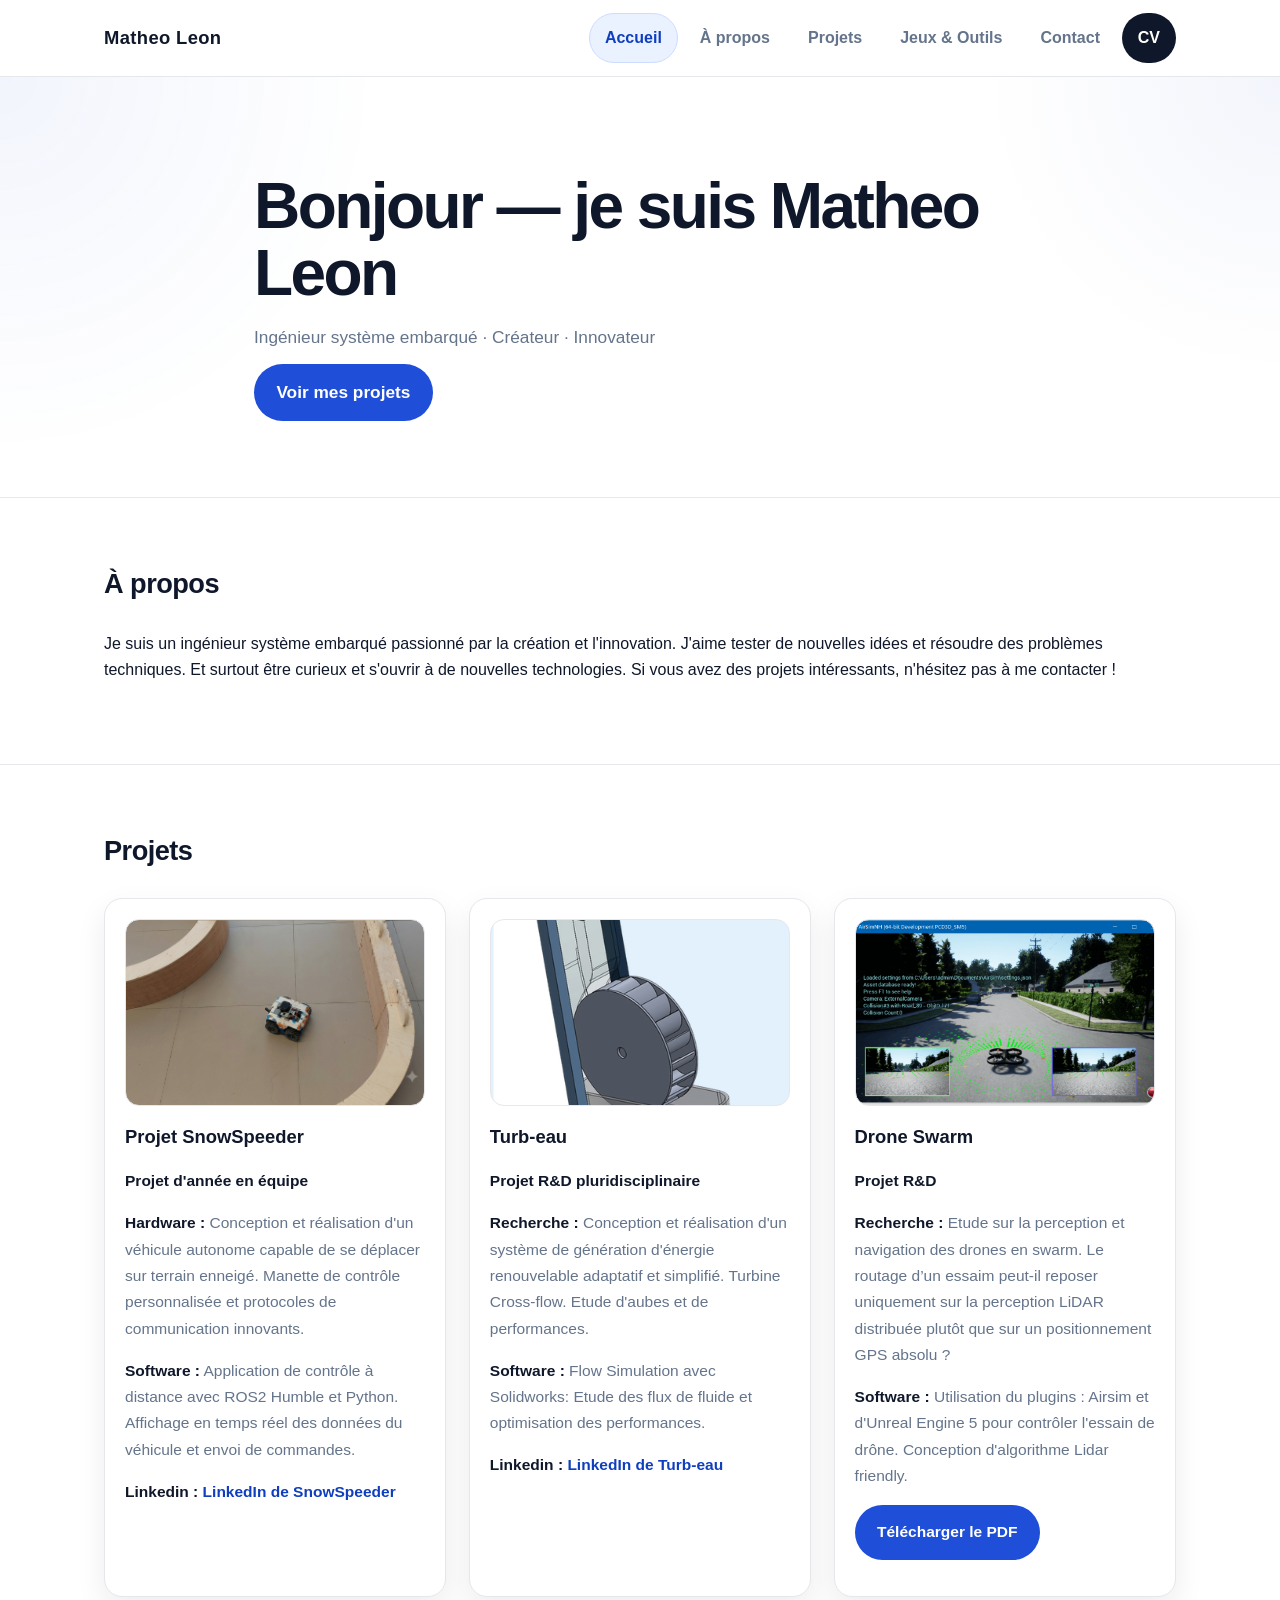
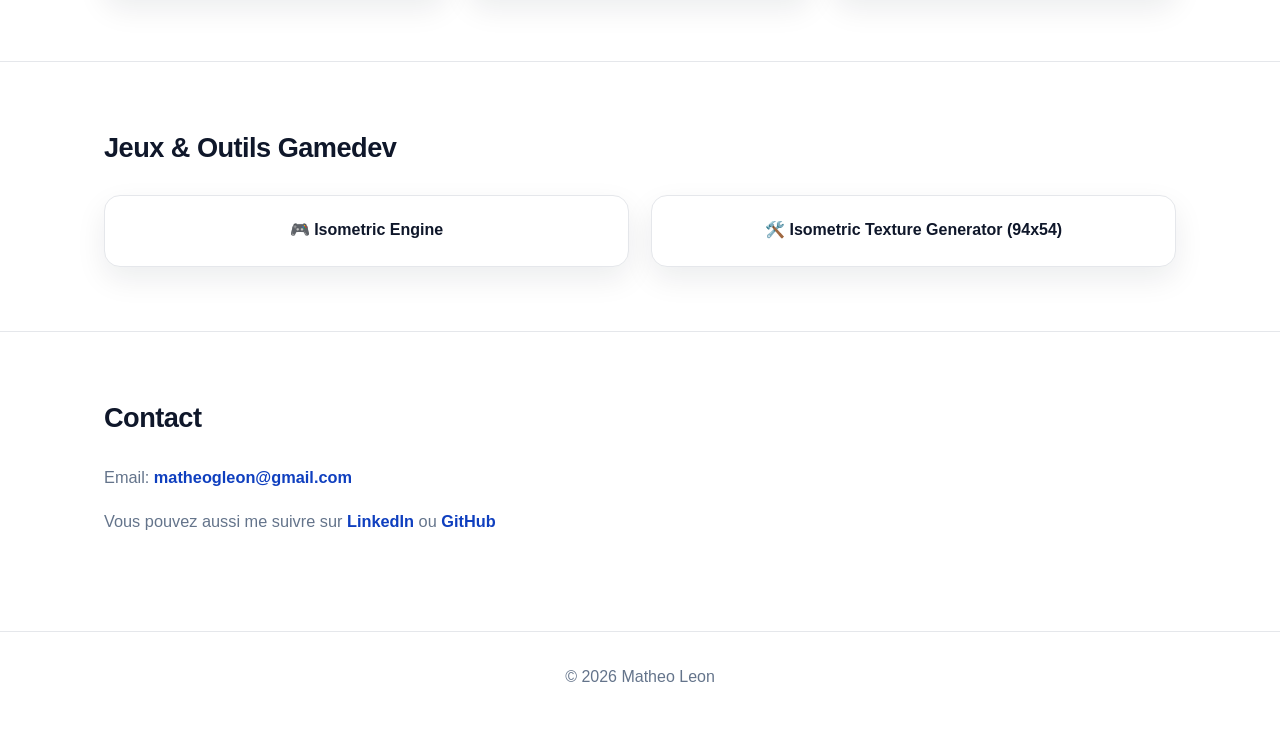
==== commit 11fefdcf: "added texture mode create" ====
--- a/index.html
+++ b/index.html
@@ -15,7 +15,7 @@
         <a href="#home" class="nav-link">Accueil</a>
         <a href="#about" class="nav-link">À propos</a>
         <a href="#projects" class="nav-link">Projets</a>
-        <a href="#games" class="nav-link">Jeux</a>
+        <a href="#games" class="nav-link">Jeux & Outils</a>
         <a href="#contact" class="nav-link">Contact</a>
         <a class="cv-btn" href="assets/cv.pdf" download target="_blank">CV</a>
       </nav>
@@ -66,22 +66,16 @@
             <p><strong>Software :</strong> Utilisation du plugins : Airsim et d'Unreal Engine 5 pour contrôler l'essain de drône. Conception d'algorithme Lidar friendly.</p>
             <p><a class="primary" href="assets/R_D.pdf" download target="_blank" rel="noopener">Télécharger le PDF</a></p>
           </article>
-          <article class="card">
-            <div class="card-image" style="background: linear-gradient(135deg, #4facfe 0%, #00f2fe 100%);"></div>
-            <h3>Mini-jeux interactifs</h3>
-            <p>Jeux en JavaScript pur — Tic-Tac-Toe et Memory. Disponibles dans la section dédiée.</p>
-          </article>
         </div>
       </div>
     </section>
 
     <section id="games" class="section">
       <div class="container">
-        <h2>Jeux</h2>
+        <h2>Jeux & Outils Gamedev</h2>
         <div class="grid">
-          <a class="card-link" href="games/tictactoe.html">Tic‑Tac‑Toe</a>
-          <a class="card-link" href="games/memory.html">Memory (paires)</a>
-          <a class="card-link" href="games/IsometricEngine/index.html">Isometric Engine</a>
+          <a class="card-link" href="games/IsometricEngine/index.html">🎮 Isometric Engine</a>
+          <a class="card-link" href="games/TextureGenerator/index.html">🛠️ Isometric Texture Generator (94x54)</a>
         </div>
       </div>
     </section>
@@ -101,4 +95,4 @@
 
   <script src="script.js"></script>
 </body>
-</html>
+</html>
